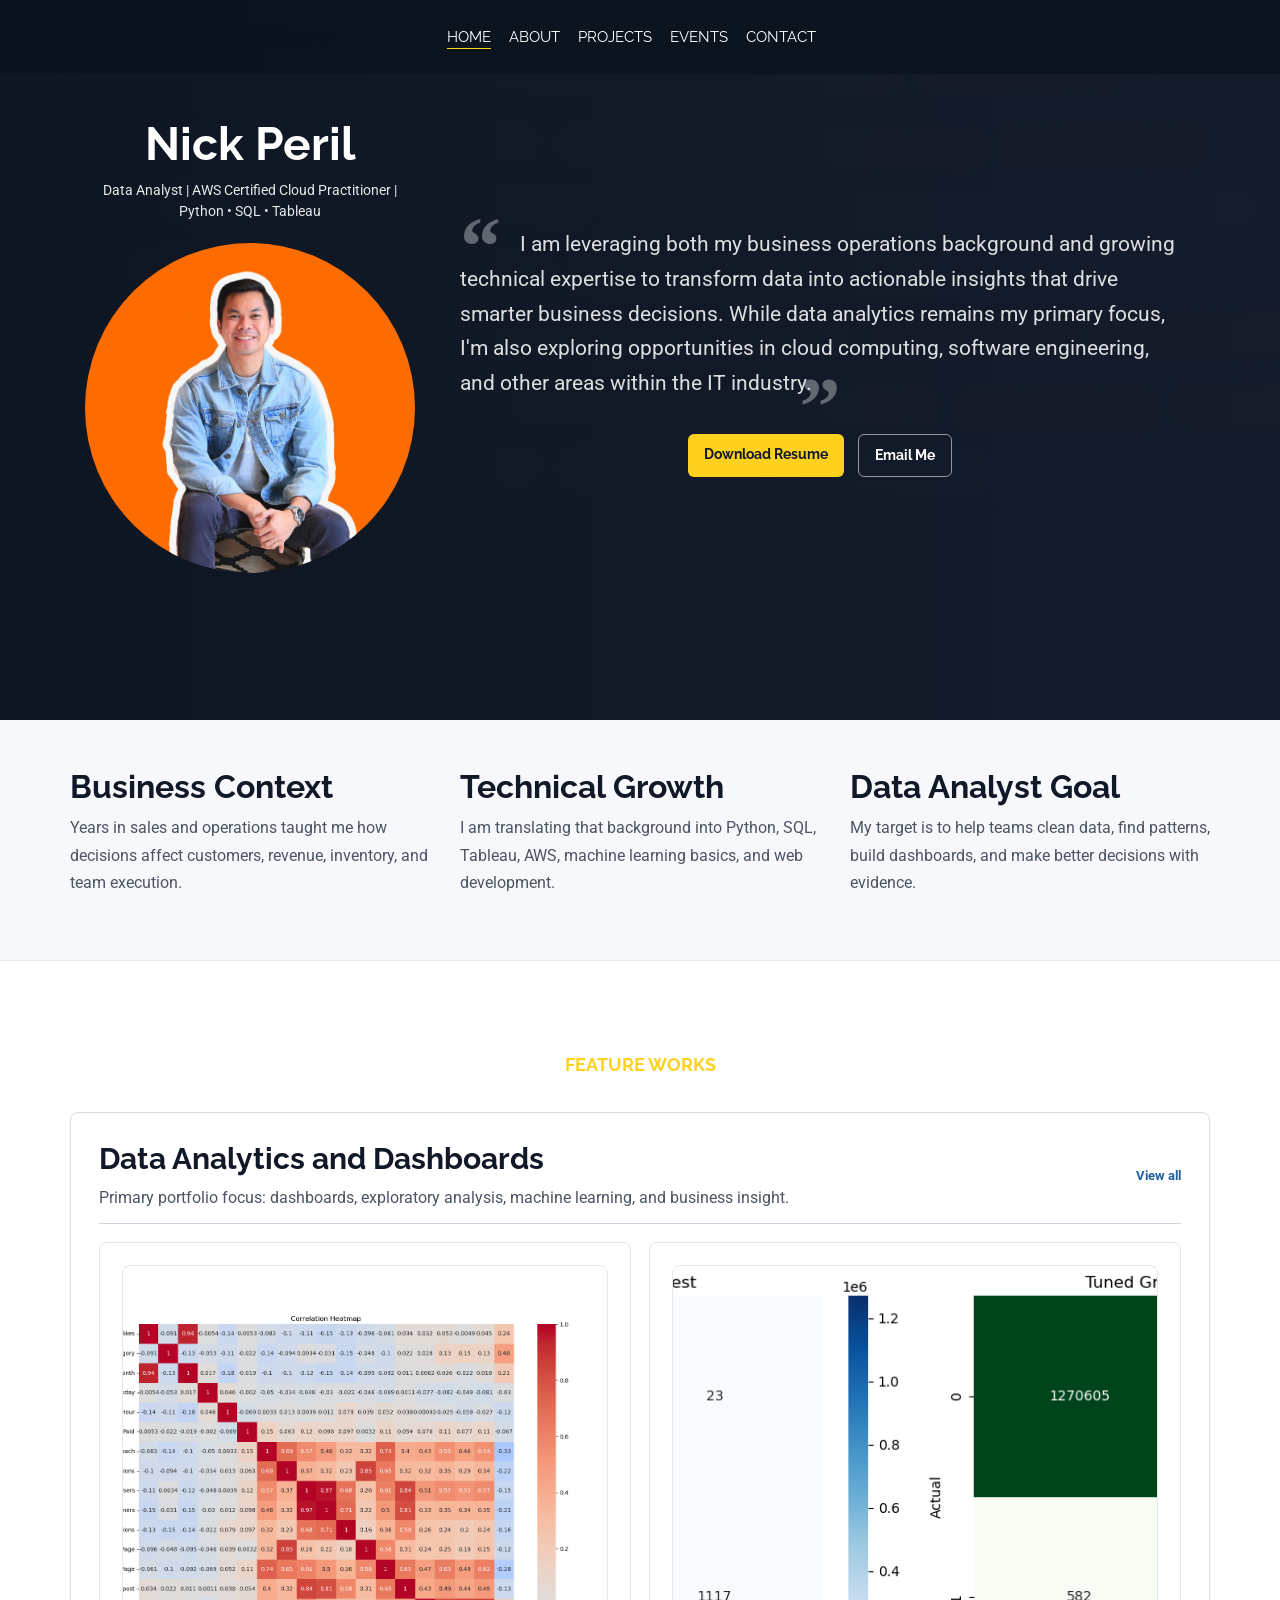
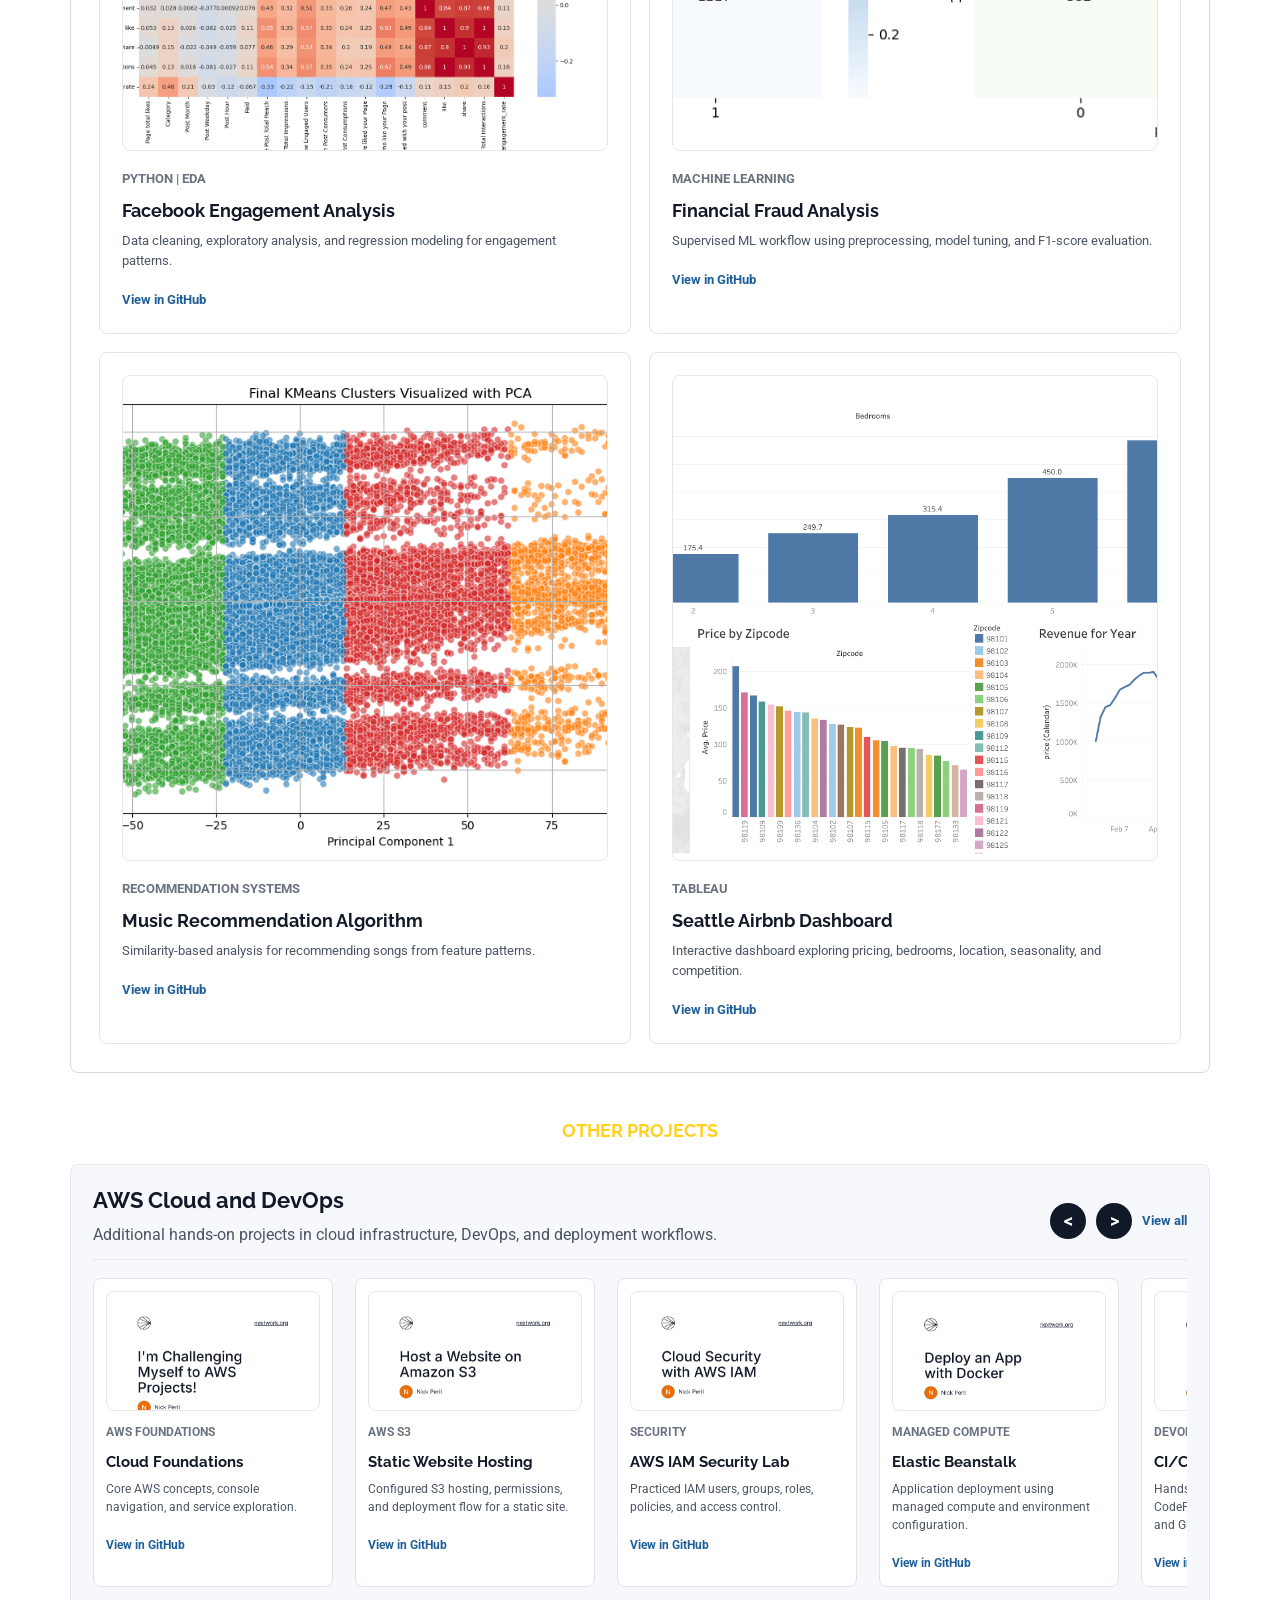
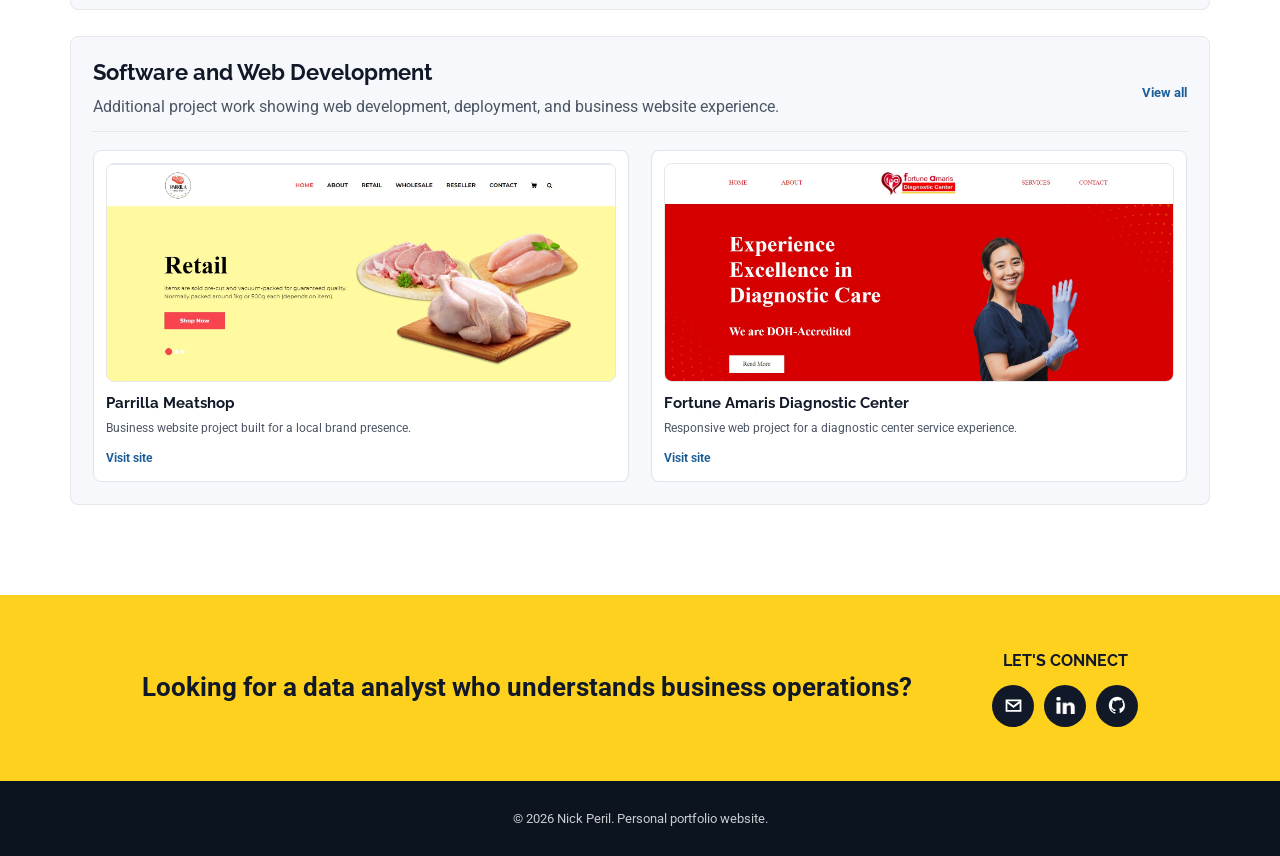
==== index.html @ 16c7955d "Update software project hosting links" ====
<!DOCTYPE html>
<html lang="en">
<head>
  <meta charset="utf-8" />
  <meta http-equiv="X-UA-Compatible" content="IE=edge" />
  <meta name="viewport" content="width=device-width, initial-scale=1, shrink-to-fit=no" />
  <meta name="description" content="Nicanor Peril portfolio: data analytics, AWS cloud, software development, and career-change journey from sales and operations into IT." />
  <meta name="author" content="Nicanor Peril" />
  <title>Nicanor Peril | Data Analyst Portfolio</title>
  <link rel="stylesheet" type="text/css" href="css/bootstrap.css" />
  <link href="https://fonts.googleapis.com/css?family=Raleway:400,700|Roboto:400,700&display=swap" rel="stylesheet" />
  <link href="css/style.css" rel="stylesheet" />
  <link href="css/responsive.css" rel="stylesheet" />
</head>
<body>
  <div class="hero_area portfolio-hero">
    <header class="header_section">
      <div class="container-fluid">
        <nav class="navbar navbar-expand-lg custom_nav-container pt-3">
          <a class="navbar-brand empty-brand" href="index.html" aria-label="Home"></a>
          <button class="navbar-toggler" type="button" data-toggle="collapse" data-target="#navbarSupportedContent">
            <span class="navbar-toggler-icon"></span>
          </button>
          <div class="collapse navbar-collapse" id="navbarSupportedContent">
            <ul class="navbar-nav ml-auto">
              <li class="nav-item active"><a class="nav-link pl-0" href="index.html">Home</a></li>
              <li class="nav-item"><a class="nav-link" href="about.html">About</a></li>
              <li class="nav-item"><a class="nav-link" href="projects.html">Projects</a></li>
              <li class="nav-item"><a class="nav-link" href="events.html">Events</a></li>
              <li class="nav-item"><a class="nav-link" href="contact.html">Contact</a></li>
            </ul>
          </div>
        </nav>
      </div>
    </header>

    <section class="portfolio-hero-content">
      <div class="container">
        <div class="row align-items-center">
          <div class="col-lg-4">
            <div class="hero-profile">
              <div class="hero-profile-caption">
                <h1>Nick Peril</h1>
                <span>Data Analyst | AWS Certified Cloud Practitioner | Python • SQL • Tableau</span>
              </div>
              <img src="assets/profile/nick-peril.png" alt="Nick Peril" />
            </div>
          </div>
          <div class="col-lg-8">
            <blockquote class="hero-lede">
              <span class="quote-mark quote-open" aria-hidden="true">“</span>
              I am leveraging both my business operations background and growing technical expertise to transform data into actionable insights that drive smarter business decisions. While data analytics remains my primary focus, I'm also exploring opportunities in cloud computing, software engineering, and other areas within the IT industry.
              <span class="quote-close-wrap" aria-hidden="true"><span class="quote-mark quote-close">”</span></span>
            </blockquote>
            <div class="hero-actions">
              <a class="primary-btn" href="assets/resume/Nicanor_Peril_Data_Analyst_Resume.pdf" download>Download Resume</a>
              <a class="secondary-btn" href="mailto:nicanorjr.peril@gmail.com">Email Me</a>
            </div>
          </div>
        </div>
      </div>
    </section>
  </div>

  <main>
    <section class="intro-band">
      <div class="container">
        <div class="row">
          <div class="col-md-4">
            <h2>Business Context</h2>
            <p>Years in sales and operations taught me how decisions affect customers, revenue, inventory, and team execution.</p>
          </div>
          <div class="col-md-4">
            <h2>Technical Growth</h2>
            <p>I am translating that background into Python, SQL, Tableau, AWS, machine learning basics, and web development.</p>
          </div>
          <div class="col-md-4">
            <h2>Data Analyst Goal</h2>
            <p>My target is to help teams clean data, find patterns, build dashboards, and make better decisions with evidence.</p>
          </div>
        </div>
      </div>
    </section>

    <section class="showcase-section layout_padding">
      <div class="container">
        <div class="section-title">
          <p class="eyebrow">Feature works</p>
        </div>

        <div class="strand-block primary-strand">
          <div class="strand-heading">
            <div>
              <h3>Data Analytics and Dashboards</h3>
              <p>Primary portfolio focus: dashboards, exploratory analysis, machine learning, and business insight.</p>
            </div>
            <div class="strand-tools">
              <a href="projects.html#data">View all</a>
            </div>
          </div>
          <div class="data-project-grid" id="data-projects">
            <article class="project-card">
              <img class="project-thumb" src="assets/project-thumbs/facebook-heatmap.png" alt="Facebook engagement correlation heatmap" />
              <span>Python | EDA</span>
              <h4>Facebook Engagement Analysis</h4>
              <p>Data cleaning, exploratory analysis, and regression modeling for engagement patterns.</p>
              <a href="https://github.com/nicolous-peril/facebook-engagement-analysis">View in GitHub</a>
            </article>
            <article class="project-card">
              <img class="project-thumb" src="assets/project-thumbs/fraud-confusion-matrix.png" alt="Financial fraud model confusion matrix" />
              <span>Machine Learning</span>
              <h4>Financial Fraud Analysis</h4>
              <p>Supervised ML workflow using preprocessing, model tuning, and F1-score evaluation.</p>
              <a href="https://github.com/nicolous-peril/financial-fraud-analysis">View in GitHub</a>
            </article>
            <article class="project-card">
              <img class="project-thumb" src="assets/project-thumbs/music-clusters.png" alt="Music recommendation clustering chart" />
              <span>Recommendation Systems</span>
              <h4>Music Recommendation Algorithm</h4>
              <p>Similarity-based analysis for recommending songs from feature patterns.</p>
              <a href="https://github.com/nicolous-peril/music-recommendation-algorithm">View in GitHub</a>
            </article>
            <article class="project-card">
              <img class="project-thumb" src="assets/project-thumbs/airbnb-dashboard.png" alt="Seattle Airbnb Tableau dashboard preview" />
              <span>Tableau</span>
              <h4>Seattle Airbnb Dashboard</h4>
              <p>Interactive dashboard exploring pricing, bedrooms, location, seasonality, and competition.</p>
              <a href="https://github.com/nicolous-peril/airbnb-tableau-project">View in GitHub</a>
            </article>
          </div>
        </div>

        <div class="other-projects-heading">
          <p class="eyebrow">Other projects</p>
        </div>

        <div class="supporting-strands">
        <div class="strand-block supporting-strand">
          <div class="strand-heading">
            <div>
              <h3>AWS Cloud and DevOps</h3>
              <p>Additional hands-on projects in cloud infrastructure, DevOps, and deployment workflows.</p>
            </div>
            <div class="strand-tools">
              <button class="carousel-button" type="button" data-scroll-target="cloud-carousel" data-dir="-1" aria-label="Previous cloud projects">&lt;</button>
              <button class="carousel-button" type="button" data-scroll-target="cloud-carousel" data-dir="1" aria-label="Next cloud projects">&gt;</button>
              <a href="projects.html#cloud">View all</a>
            </div>
          </div>
          <div class="project-row" id="cloud-carousel">
            <article class="project-card">
              <img class="project-thumb" src="assets/project-thumbs/legendary-aws-beginners-challenge.pdf.png" alt="AWS cloud foundations report preview" />
              <span>AWS Foundations</span>
              <h4>Cloud Foundations</h4>
              <p>Core AWS concepts, console navigation, and service exploration.</p>
              <a href="https://github.com/nicolous-peril/aws-cloud-foundations">View in GitHub</a>
            </article>
            <article class="project-card">
              <img class="project-thumb" src="assets/project-thumbs/legendary-aws-host-a-website-on-s3.pdf.png" alt="AWS S3 static website hosting report preview" />
              <span>AWS S3</span>
              <h4>Static Website Hosting</h4>
              <p>Configured S3 hosting, permissions, and deployment flow for a static site.</p>
              <a href="https://github.com/nicolous-peril/aws-s3-static-website-hosting">View in GitHub</a>
            </article>
            <article class="project-card">
              <img class="project-thumb" src="assets/project-thumbs/legendary-aws-security-iam.pdf.png" alt="AWS IAM security report preview" />
              <span>Security</span>
              <h4>AWS IAM Security Lab</h4>
              <p>Practiced IAM users, groups, roles, policies, and access control.</p>
              <a href="https://github.com/nicolous-peril/aws-iam-security-lab">View in GitHub</a>
            </article>
            <article class="project-card">
              <img class="project-thumb" src="assets/project-thumbs/legendary-aws-compute-eb.pdf.png" alt="Elastic Beanstalk deployment report preview" />
              <span>Managed Compute</span>
              <h4>Elastic Beanstalk</h4>
              <p>Application deployment using managed compute and environment configuration.</p>
              <a href="https://github.com/nicolous-peril/aws-elastic-beanstalk-deployment">View in GitHub</a>
            </article>
            <article class="project-card">
              <img class="project-thumb" src="assets/project-thumbs/legendary-aws-devops-codepipeline-updated.pdf.png" alt="AWS CodePipeline report preview" />
              <span>DevOps</span>
              <h4>CI/CD CodePipeline</h4>
              <p>Hands-on pipeline practice with CodePipeline, CodeBuild, CodeDeploy, and GitHub.</p>
              <a href="https://github.com/nicolous-peril/aws-cicd-pipeline-codepipeline">View in GitHub</a>
            </article>
            <article class="project-card">
              <img class="project-thumb" src="assets/project-thumbs/legendary-aws-devops-terraform1.pdf.png" alt="AWS Terraform infrastructure report preview" />
              <span>Infrastructure</span>
              <h4>Terraform on AWS</h4>
              <p>Infrastructure as Code practice for repeatable AWS resource provisioning.</p>
              <a href="https://github.com/nicolous-peril/aws-terraform-infrastructure">View in GitHub</a>
            </article>
            <article class="project-card">
              <img class="project-thumb" src="assets/project-thumbs/legendary-aws-compute-eks1.pdf.png" alt="AWS EKS Kubernetes report preview" />
              <span>Docker | Kubernetes</span>
              <h4>AWS EKS Cluster</h4>
              <p>Container orchestration practice with AWS infrastructure and Kubernetes concepts.</p>
              <a href="https://github.com/nicolous-peril/aws-eks-kubernetes-cluster">View in GitHub</a>
            </article>
            <article class="project-card">
              <img class="project-thumb" src="assets/project-thumbs/legendary-aws-ai-lex.pdf.png" alt="Amazon Lex chatbot report preview" />
              <span>Conversational AI</span>
              <h4>Amazon Lex Chatbot</h4>
              <p>Built chatbot flows with intents, utterances, slots, and testing.</p>
              <a href="https://github.com/nicolous-peril/aws-lex-chatbot">View in GitHub</a>
            </article>
          </div>
        </div>

        <div class="strand-block supporting-strand software-strand">
          <div class="strand-heading">
            <div>
              <h3>Software and Web Development</h3>
              <p>Additional project work showing web development, deployment, and business website experience.</p>
            </div>
            <div class="strand-tools">
              <a href="projects.html#software">View all</a>
            </div>
          </div>
          <div class="project-row" id="software-carousel">
            <article class="project-card image-card">
              <img class="project-thumb" src="assets/project-thumbs/parrilla-landing.jpg" alt="Parrilla Meatshop website preview" />
              <h4>Parrilla Meatshop</h4>
              <p>Business website project built for a local brand presence.</p>
              <a href="https://nicolous-peril.github.io/parrilla-meatshop/">Visit site</a>
            </article>
            <article class="project-card image-card">
              <img class="project-thumb" src="assets/project-thumbs/fortune-landing.jpg" alt="Fortune Amaris website preview" />
              <h4>Fortune Amaris Diagnostic Center</h4>
              <p>Responsive web project for a diagnostic center service experience.</p>
              <a href="https://nicolous-peril.github.io/fortune-amaris/">Visit site</a>
            </article>
          </div>
        </div>
        </div>
      </div>
    </section>

    <section class="cta-band">
      <div class="container">
        <div class="cta-copy">
          <h2>Looking for a data analyst who understands business operations?</h2>
        </div>
        <div class="professional-links" aria-label="Professional links">
          <p class="eyebrow">Let's connect</p>
          <div class="professional-icon-row">
            <a class="professional-icon" href="mailto:nicanorjr.peril@gmail.com" aria-label="Email Nick Peril">
              <svg viewBox="0 0 24 24" aria-hidden="true">
                <path d="M3 5h18v14H3V5Zm2.4 2 6.6 5 6.6-5H5.4Zm13.6 10V9.5l-7 5.3-7-5.3V17h14Z" />
              </svg>
            </a>
            <a class="professional-icon" href="https://www.linkedin.com/in/nicanorjrperil/" aria-label="LinkedIn profile">
              <img src="images/linkedin.png" alt="" />
            </a>
            <a class="professional-icon github-icon" href="https://github.com/nicolous-peril" aria-label="GitHub profile">
              <svg viewBox="0 0 24 24" aria-hidden="true">
                <path d="M12 2a10 10 0 0 0-3.16 19.49c.5.09.68-.22.68-.48v-1.7c-2.78.6-3.37-1.2-3.37-1.2-.45-1.15-1.1-1.46-1.1-1.46-.9-.62.07-.6.07-.6 1 .07 1.53 1.03 1.53 1.03.89 1.52 2.34 1.08 2.91.83.09-.64.35-1.08.63-1.33-2.22-.25-4.56-1.11-4.56-4.94 0-1.09.39-1.98 1.03-2.68-.1-.25-.45-1.27.1-2.65 0 0 .84-.27 2.75 1.02A9.57 9.57 0 0 1 12 6c.85 0 1.7.11 2.5.33 1.9-1.29 2.74-1.02 2.74-1.02.55 1.38.2 2.4.1 2.65.64.7 1.03 1.59 1.03 2.68 0 3.84-2.34 4.68-4.57 4.93.36.31.68.92.68 1.86v2.76c0 .27.18.58.69.48A10 10 0 0 0 12 2Z" />
              </svg>
            </a>
          </div>
        </div>
      </div>
    </section>
  </main>

  <footer class="site-footer">
    <div class="container">
      <p>&copy; 2026 Nick Peril. Personal portfolio website.</p>
    </div>
  </footer>

  <script src="js/jquery-3.4.1.min.js"></script>
  <script src="js/bootstrap.js"></script>
  <script>
    document.querySelectorAll(".carousel-button").forEach(function(button) {
      button.addEventListener("click", function() {
        var target = document.getElementById(button.dataset.scrollTarget);
        var direction = Number(button.dataset.dir);
        if (!target) return;
        target.scrollBy({ left: direction * 340, behavior: "smooth" });
      });
    });
  </script>
</body>
</html>
---- css/style.css ----
body {
  font-family: 'Roboto', sans-serif;
  color: #101010;
  background-color: #ffffff;
}

img {
  max-width: 100%;
}

.layout_padding {
  padding: 90px 0;
}

.layout_padding2 {
  padding: 45px 0;
}

.layout_padding2-top {
  padding-top: 45px;
}

.layout_padding2-bottom {
  padding-bottom: 45px;
}

.layout_padding-top {
  padding-top: 90px;
}

.layout_padding-bottom {
  padding-bottom: 90px;
}

.heading_container {
  display: -webkit-box;
  display: -ms-flexbox;
  display: flex;
  -webkit-box-pack: center;
      -ms-flex-pack: center;
          justify-content: center;
}

.heading_container h2 {
  font-weight: bold;
  color: #323232;
  position: relative;
}

.heading_container h2::before {
  content: "";
  width: 75px;
  height: 1px;
  position: absolute;
  bottom: 0;
  left: 50%;
  -webkit-transform: translateX(-50%);
          transform: translateX(-50%);
  background-color: #fed11f;
}

.section_hr {
  margin: 10px auto;
  width: 1px;
  height: 175px;
  border: none;
  background-color: #000000;
}

/*header section*/
.hero_area {
  background-image: url(../images/hero-bg.jpg);
  background-size: cover;
}

.header_section {
  background: rgba(12, 20, 32, 0.96);
  border-bottom: 0;
  left: 0;
  position: fixed;
  right: 0;
  top: 0;
  z-index: 100000;
}

.sub_page .hero_area {
  height: auto;
}

.hero_area.sub_pages {
  height: auto;
}

.header_section .container-fluid {
  padding-right: 25px;
  padding-left: 25px;
}

.header_section .nav_container {
  margin: 0 auto;
}

.custom_nav-container.navbar-expand-lg .navbar-nav .nav-item .nav-link {
  margin: 10px 45px;
  padding: 0;
  color: #ffffff;
  text-align: center;
  position: relative;
  text-transform: uppercase;
  font-family: 'Raleway', sans-serif;
  font-size: 15px;
}

.custom_nav-container.navbar-expand-lg .navbar-nav .nav-item .nav-link::before {
  display: none;
  content: "";
  width: 100%;
  height: 1px;
  position: absolute;
  bottom: 0;
  left: 0;
  background-color: #fcd811;
}

.custom_nav-container.navbar-expand-lg .navbar-nav .nav-item .nav-link:nth-child(1) {
  margin-left: 0;
}

.custom_nav-container.navbar-expand-lg .navbar-nav .nav-item.active .nav-link::before, .custom_nav-container.navbar-expand-lg .navbar-nav .nav-item:hover .nav-link::before {
  display: block;
}

a,
a:hover,
a:focus {
  text-decoration: none;
}

a:hover,
a:focus {
  color: initial;
}

.btn,
.btn:focus {
  outline: none !important;
  -webkit-box-shadow: none;
          box-shadow: none;
}

.custom_nav-container .nav_search-btn {
  background-image: url(../images/search-icon.png);
  background-size: 22px;
  background-repeat: no-repeat;
  background-position-y: 7px;
  width: 35px;
  height: 35px;
  padding: 0;
  border: none;
}

.navbar-brand {
  font-family: 'Raleway', sans-serif;
}

.navbar-brand img {
  width: 45px;
}

.navbar-brand span {
  font-size: 28px;
  color: #ffffff;
  text-transform: uppercase;
  font-weight: bold;
}

.custom_nav-container {
  z-index: 99999;
  padding: 15px 0;
  -webkit-box-orient: vertical;
  -webkit-box-direction: normal;
      -ms-flex-direction: column;
          flex-direction: column;
  -webkit-box-align: start;
      -ms-flex-align: start;
          align-items: flex-start;
}

.custom_nav-container .navbar-toggler {
  outline: none;
}

.custom_nav-container .navbar-toggler .navbar-toggler-icon {
  background-image: url(../images/menu.png);
  background-size: 40px;
  margin-bottom: 4px;
}

/*end header section*/

/* personal portfolio refresh */
.portfolio-hero {
  min-height: 720px;
  background-image: linear-gradient(90deg, rgba(12, 20, 32, 0.94), rgba(12, 20, 32, 0.78)), url(../images/hero-bg.jpg);
  background-position: center;
}

.compact-hero {
  background-image: linear-gradient(90deg, rgba(12, 20, 32, 0.96), rgba(12, 20, 32, 0.82)), url(../images/hero-bg.jpg);
  background-position: center;
  padding-bottom: 70px;
}

.custom_nav-container {
  -webkit-box-orient: horizontal;
  -webkit-box-direction: normal;
      -ms-flex-direction: row;
          flex-direction: row;
  -webkit-box-align: center;
      -ms-flex-align: center;
          align-items: center;
  -webkit-box-pack: center;
      -ms-flex-pack: center;
          justify-content: center;
  position: relative;
}

.custom_nav-container .navbar-collapse {
  -webkit-box-flex: 0;
      -ms-flex-positive: 0;
          flex-grow: 0;
}

.custom_nav-container .navbar-nav {
  margin-left: 0 !important;
}

.navbar-brand span {
  font-size: 22px;
  letter-spacing: 0;
}

.empty-brand {
  left: 0;
  min-height: 44px;
  min-width: 44px;
  position: absolute;
}

.custom_nav-container.navbar-expand-lg .navbar-nav .nav-item .nav-link {
  margin: 10px 18px;
  letter-spacing: 0;
}

.portfolio-hero-content {
  padding: 120px 0 90px;
  color: #ffffff;
}

.eyebrow {
  color: #fed11f;
  font-family: 'Raleway', sans-serif;
  font-weight: 700;
  letter-spacing: 0;
  margin-bottom: 12px;
  text-transform: uppercase;
}

.portfolio-hero-content h1,
.page-heading h1 {
  color: #ffffff;
  font-family: 'Raleway', sans-serif;
  font-size: 58px;
  font-weight: 700;
  line-height: 1.05;
  margin-bottom: 22px;
}

.portfolio-hero-content .row {
  gap: 36px 0;
}

.hero-lede,
.page-heading {
  color: rgba(255, 255, 255, 0.86);
}

.hero-lede {
  font-size: 21px;
  line-height: 1.65;
  margin: 0;
  max-width: 720px;
  min-height: 0;
  padding: 12px 0 0;
}

.quote-mark {
  color: rgba(255, 255, 255, 0.34);
  display: inline-block;
  font-family: Georgia, 'Times New Roman', serif;
  font-size: 82px;
  font-weight: 700;
  line-height: 0;
  min-width: 0;
  text-align: center;
  vertical-align: -0.28em;
}

.quote-open {
  margin-right: 14px;
}

.quote-close {
  margin-left: 0;
}

.quote-close-wrap {
  display: block;
  line-height: 0.75;
  margin-top: -4px;
  text-align: center;
  width: 100%;
}

.hero-actions,
.story-actions,
.cta-actions {
  display: -webkit-box;
  display: -ms-flexbox;
  display: flex;
  -ms-flex-wrap: wrap;
      flex-wrap: wrap;
  gap: 14px;
  margin-top: 22px;
}

.hero-actions {
  -webkit-box-pack: center;
      -ms-flex-pack: center;
          justify-content: center;
  max-width: 720px;
}

.primary-btn,
.secondary-btn {
  border-radius: 6px;
  display: inline-block;
  font-size: 14px;
  font-family: 'Raleway', sans-serif;
  font-weight: 700;
  padding: 10px 16px;
}

.primary-btn {
  background: #fed11f;
  color: #111827;
}

.secondary-btn {
  border: 1px solid rgba(255, 255, 255, 0.55);
  color: #ffffff;
}

.secondary-btn.dark {
  border-color: #273244;
  color: #111827;
}

.primary-btn:hover,
.secondary-btn:hover {
  color: #111827;
  opacity: 0.88;
}

.hero-profile {
  background: transparent;
  border: 0;
  color: #ffffff;
  margin-left: 0;
  margin-right: auto;
  max-width: 390px;
  padding: 0;
  text-align: center;
}

.hero-profile-caption {
  margin-bottom: 22px;
}

.hero-profile-caption h1 {
  color: #ffffff;
  font-family: 'Raleway', sans-serif;
  font-size: 46px;
  font-weight: 700;
  line-height: 1.05;
  margin: 0 0 12px;
}

.hero-profile img {
  aspect-ratio: 1 / 1;
  border-radius: 50%;
  display: block;
  margin: 0 auto;
  object-fit: cover;
  width: min(100%, 330px);
}

.hero-profile strong,
.hero-profile span {
  display: block;
}

.hero-profile span {
  color: rgba(255, 255, 255, 0.9);
  display: block;
  font-size: 14px;
  line-height: 1.45;
  margin: 0 auto;
  max-width: 300px;
}

.intro-band {
  background: #f7f8fb;
  border-bottom: 1px solid #e5e7eb;
  padding: 48px 0;
}

.intro-band h2,
.section-title h2,
.strand-heading h3,
.project-card h3,
.project-card h4,
.story-section h2,
.timeline-band h2,
.contact-grid h2,
.events-section h2,
.event-grid h3,
.event-story h3 {
  color: #111827;
  font-family: 'Raleway', sans-serif;
  font-weight: 700;
  letter-spacing: 0;
}

.intro-band p,
.project-card p,
.story-section p,
.timeline-band p,
.contact-grid p,
.events-section p {
  color: #4b5563;
  line-height: 1.7;
}

.section-title {
  margin-bottom: 34px;
  text-align: center;
}

.section-title .eyebrow {
  font-size: 18px;
}

.section-title.left {
  text-align: left;
}

.strand-block + .strand-block {
  margin-top: 54px;
}

.primary-strand {
  background: #ffffff;
  border: 1px solid #d7dce4;
  border-radius: 8px;
  min-width: 0;
  padding: 28px;
}

.primary-strand .strand-heading {
  border-bottom-color: #cbd5e1;
}

.primary-strand .strand-heading h3 {
  font-size: 30px;
}

.primary-strand .strand-heading p,
.supporting-strand .strand-heading p {
  color: #4b5563;
  line-height: 1.6;
  margin: 8px 0 0;
}

.primary-strand .project-row .project-card {
  -webkit-box-flex: 0;
      -ms-flex: 0 0 36%;
          flex: 0 0 36%;
  min-width: 330px;
}

.data-project-grid {
  display: grid;
  gap: 18px;
  grid-template-columns: repeat(2, minmax(0, 1fr));
  overflow-x: visible;
}

.data-project-grid .project-card {
  min-height: 0;
}

.data-project-grid .project-thumb {
  aspect-ratio: 1 / 1;
}

.data-project-grid .project-card h4 {
  font-size: 18px;
}

.data-project-grid .project-card p {
  font-size: 13px;
  line-height: 1.55;
}

.other-projects-heading {
  margin: 44px 0 20px;
  text-align: center;
}

.other-projects-heading .eyebrow {
  font-size: 18px;
}

.supporting-strands {
  display: block;
  margin-top: 0;
  min-width: 0;
}

.supporting-strand {
  background: #f7f8fb;
  border: 1px solid #e5e7eb;
  border-radius: 8px;
  min-width: 0;
  padding: 22px;
}

.supporting-strand + .supporting-strand {
  margin-top: 26px;
}

.supporting-strand .strand-heading {
  -webkit-box-align: center;
      -ms-flex-align: center;
          align-items: center;
  border-bottom-color: #e5e7eb;
  -webkit-box-orient: vertical;
  -webkit-box-direction: normal;
      -ms-flex-direction: row;
          flex-direction: row;
}

.supporting-strand .strand-heading h3 {
  font-size: 22px;
}

.supporting-strand .strand-tools {
  margin-top: 8px;
}

.supporting-strand .project-row .project-card {
  -webkit-box-flex: 0;
      -ms-flex: 0 0 240px;
          flex: 0 0 240px;
  min-width: 240px;
}

.software-strand .project-row {
  display: grid;
  grid-template-columns: repeat(2, minmax(0, 1fr));
  overflow: visible;
}

.software-strand .project-row .project-card {
  min-width: 0;
}

.software-strand .project-card {
  padding: 10px;
}

.software-strand .project-thumb {
  aspect-ratio: 21 / 9;
  margin-bottom: 8px;
}

.software-strand .project-card h4 {
  font-size: 14px;
  margin-bottom: 6px;
}

.software-strand .project-card p {
  font-size: 11px;
  line-height: 1.35;
  margin-bottom: 8px;
}

.supporting-strand .project-card {
  min-height: 0;
  padding: 12px;
}

.supporting-strand .project-thumb {
  margin-bottom: 12px;
}

.supporting-strand .project-card h4 {
  font-size: 15px;
}

.supporting-strand .project-card p {
  font-size: 12px;
  line-height: 1.5;
}

.supporting-strand .project-card span,
.supporting-strand .project-card a {
  font-size: 12px;
}

.strand-heading {
  -webkit-box-align: center;
      -ms-flex-align: center;
          align-items: center;
  border-bottom: 1px solid #d7dce4;
  display: -webkit-box;
  display: -ms-flexbox;
  display: flex;
  -webkit-box-pack: justify;
      -ms-flex-pack: justify;
          justify-content: space-between;
  gap: 20px;
  margin-bottom: 18px;
  padding-bottom: 12px;
}

.strand-heading a,
.project-card a,
.inline-links a,
.event-grid a {
  color: #1f5f99;
  font-size: 13px;
  font-weight: 700;
}

.strand-tools {
  -webkit-box-align: center;
      -ms-flex-align: center;
          align-items: center;
  display: -webkit-box;
  display: -ms-flexbox;
  display: flex;
  gap: 10px;
}

.carousel-button {
  -webkit-box-align: center;
      -ms-flex-align: center;
          align-items: center;
  background: #111827;
  border: 0;
  border-radius: 50%;
  color: #ffffff;
  display: -webkit-inline-box;
  display: -ms-inline-flexbox;
  display: inline-flex;
  font-size: 18px;
  font-weight: 700;
  height: 36px;
  -webkit-box-pack: center;
      -ms-flex-pack: center;
          justify-content: center;
  line-height: 1;
  width: 36px;
}

.carousel-button:focus {
  outline: 2px solid #fed11f;
  outline-offset: 2px;
}

.project-row,
.project-grid,
.contact-grid,
.event-grid,
.timeline-band .container {
  display: grid;
  gap: 22px;
}

.project-row {
  display: -webkit-box;
  display: -ms-flexbox;
  display: flex;
  max-width: 100%;
  min-width: 0;
  overflow-x: auto;
  overflow-y: hidden;
  scroll-behavior: smooth;
  scrollbar-width: thin;
}

.project-row .project-card {
  -webkit-box-flex: 0;
      -ms-flex: 0 0 31%;
          flex: 0 0 31%;
  min-width: 290px;
}

.project-grid {
  grid-template-columns: repeat(4, minmax(0, 1fr));
}

.project-card,
.contact-grid article,
.timeline-band article,
.event-grid article {
  background: #ffffff;
  border: 1px solid #dfe4ec;
  border-radius: 8px;
  padding: 22px;
}

.project-card {
  min-height: 245px;
}

.project-card span,
.event-grid span {
  color: #6b7280;
  display: block;
  font-size: 13px;
  font-weight: 700;
  margin-bottom: 12px;
  text-transform: uppercase;
}

.project-card h3,
.project-card h4 {
  font-size: 22px;
  line-height: 1.25;
}

.project-thumb,
.image-card img,
.event-grid img,
.event-feature img,
.story-photo,
.event-main-photo img,
.event-carousel-track img,
.devday-gallery img {
  border-radius: 8px;
  object-fit: cover;
  width: 100%;
}

.project-thumb,
.image-card img {
  aspect-ratio: 16 / 9;
  margin-bottom: 18px;
}

.project-thumb {
  background: #eef2f7;
  border: 1px solid #e5e7eb;
  object-position: top center;
}

.alt-section {
  background: #f7f8fb;
}

.page-heading {
  padding-top: 70px;
}

.page-heading h1 {
  max-width: 850px;
}

.about-heading {
  padding-top: 110px;
}

.about-heading h1 {
  font-size: 40px;
  max-width: none;
  white-space: nowrap;
}

.compact-page-heading {
  padding-top: 110px;
}

.compact-page-heading h1 {
  font-size: 40px;
  max-width: none;
}

.story-photo {
  aspect-ratio: 4 / 5;
  margin-bottom: 30px;
}

.timeline-band {
  background: #111827;
  padding: 58px 0;
}

.timeline-band .container {
  grid-template-columns: repeat(4, minmax(0, 1fr));
}

.timeline-band article {
  background: #ffffff;
}

.timeline-band span {
  -webkit-box-align: center;
      -ms-flex-align: center;
          align-items: center;
  background: #fed11f;
  border-radius: 50%;
  color: #111827;
  display: -webkit-inline-box;
  display: -ms-inline-flexbox;
  display: inline-flex;
  font-weight: 700;
  height: 36px;
  -webkit-box-pack: center;
      -ms-flex-pack: center;
          justify-content: center;
  margin-bottom: 14px;
  width: 36px;
}

.cta-band {
  background: #fed11f;
  padding: 54px 0;
}

.cta-band .container {
  -webkit-box-align: center;
      -ms-flex-align: center;
          align-items: center;
  display: -webkit-box;
  display: -ms-flexbox;
  display: flex;
  -webkit-box-pack: center;
      -ms-flex-pack: center;
          justify-content: center;
  gap: 80px;
}

.cta-band .eyebrow {
  color: #111827;
  margin-bottom: 12px;
  text-align: center;
}

.cta-band h2 {
  color: #111827;
  font-size: 26px;
  font-weight: 700;
  margin: 0;
  white-space: nowrap;
}

.cta-copy {
  text-align: center;
}

.professional-links {
  -webkit-box-align: center;
      -ms-flex-align: center;
          align-items: center;
  display: -webkit-box;
  display: -ms-flexbox;
  display: -ms-flexbox;
  display: flex;
  -webkit-box-orient: vertical;
  -webkit-box-direction: normal;
      -ms-flex-direction: column;
          flex-direction: column;
  gap: 0;
}

.professional-icon-row {
  display: -webkit-box;
  display: -ms-flexbox;
  display: flex;
  gap: 10px;
}

.profile-icon-row {
  margin-top: 18px;
}

.professional-icon {
  -webkit-box-align: center;
      -ms-flex-align: center;
          align-items: center;
  background: #111827;
  border-radius: 50%;
  display: -webkit-inline-box;
  display: -ms-inline-flexbox;
  display: inline-flex;
  height: 42px;
  -webkit-box-pack: center;
      -ms-flex-pack: center;
          justify-content: center;
  width: 42px;
}

.professional-icon img,
.professional-icon svg {
  display: block;
  height: 21px;
  width: 21px;
}

.professional-icon svg {
  fill: #ffffff;
}

.professional-icon:hover {
  opacity: 0.82;
}

.contact-panel {
  background: #f7f8fb;
}

.contact-grid {
  grid-template-columns: repeat(3, minmax(0, 1fr));
}

.inline-links {
  display: -webkit-box;
  display: -ms-flexbox;
  display: flex;
  gap: 18px;
}

.event-feature {
  -webkit-box-align: center;
      -ms-flex-align: center;
          align-items: center;
  display: grid;
  gap: 34px;
  grid-template-columns: 1fr 1fr;
  margin-bottom: 34px;
}

.event-feature img {
  aspect-ratio: 16 / 10;
}

.event-grid {
  grid-template-columns: repeat(3, minmax(0, 1fr));
}

.event-grid img {
  aspect-ratio: 16 / 10;
  margin-bottom: 18px;
}

.event-story-section {
  background: #ffffff;
}

.event-story {
  -webkit-box-align: center;
      -ms-flex-align: center;
          align-items: center;
  border: 1px solid #dfe4ec;
  border-radius: 8px;
  display: grid;
  gap: 34px;
  grid-template-columns: minmax(0, 0.9fr) minmax(0, 1.1fr);
  margin-bottom: 34px;
  padding: 28px;
}

.event-story-copy {
  min-width: 0;
}

.event-story-copy h2 {
  font-size: 34px;
  line-height: 1.15;
  margin-bottom: 14px;
}

.event-story-copy p {
  margin-bottom: 20px;
}

.event-brand-lockup {
  -webkit-box-align: center;
      -ms-flex-align: center;
          align-items: center;
  background: #f7f8fb;
  border: 1px solid #e5e7eb;
  border-radius: 8px;
  display: -webkit-inline-box;
  display: -ms-inline-flexbox;
  display: inline-flex;
  gap: 14px;
  margin-bottom: 22px;
  max-width: 100%;
  padding: 12px 14px;
}

.event-brand-lockup img {
  max-height: 54px;
  max-width: 130px;
  object-fit: contain;
}

.event-brand-lockup span {
  color: #111827;
  font-size: 13px;
  font-weight: 700;
  line-height: 1.35;
}

.event-main-photo img {
  aspect-ratio: 16 / 10;
}

.event-gallery {
  border: 1px solid #dfe4ec;
  border-radius: 8px;
  margin-bottom: 54px;
  padding: 28px;
}

.event-carousel-track {
  display: -webkit-box;
  display: -ms-flexbox;
  display: flex;
  gap: 18px;
  max-width: 100%;
  overflow-x: auto;
  overflow-y: hidden;
  padding-bottom: 8px;
  scroll-behavior: smooth;
  scrollbar-width: thin;
}

.event-carousel-track img {
  -webkit-box-flex: 0;
      -ms-flex: 0 0 42%;
          flex: 0 0 42%;
  aspect-ratio: 16 / 10;
  min-width: 360px;
}

.devday-story {
  grid-template-columns: minmax(0, 0.72fr) minmax(0, 1.28fr);
  margin-bottom: 0;
}

.devday-gallery {
  display: grid;
  gap: 16px;
  grid-template-columns: repeat(2, minmax(0, 1fr));
}

.devday-gallery img {
  aspect-ratio: 4 / 3;
  border: 1px solid #e5e7eb;
}

.site-footer {
  background: #0c1420;
  color: rgba(255, 255, 255, 0.78);
  padding: 28px 0;
  text-align: center;
}

.site-footer p {
  font-size: 13px;
  margin: 0;
}

@media (max-width: 992px) {
  .portfolio-hero-content h1,
  .page-heading h1 {
    font-size: 42px;
  }

  .hero-lede {
    max-width: none;
    min-height: 0;
  }

  .hero-profile {
    margin-left: 0;
    margin-right: 0;
    max-width: none;
  }

  .hero-profile-caption h1 {
    font-size: 42px;
  }

  .project-grid,
  .timeline-band .container,
  .contact-grid,
  .event-feature,
  .event-grid,
  .event-story,
  .devday-story {
    grid-template-columns: repeat(2, minmax(0, 1fr));
  }

  .cta-band .container {
    -webkit-box-align: start;
        -ms-flex-align: start;
            align-items: flex-start;
    -webkit-box-orient: vertical;
    -webkit-box-direction: normal;
        -ms-flex-direction: column;
            flex-direction: column;
  }

  .cta-band h2 {
    white-space: normal;
  }

  .professional-links {
    -webkit-box-align: center;
        -ms-flex-align: center;
            align-items: center;
    -webkit-box-orient: vertical;
    -webkit-box-direction: normal;
        -ms-flex-direction: column;
            flex-direction: column;
    gap: 10px;
  }

  .supporting-strand .strand-heading {
    -webkit-box-align: start;
        -ms-flex-align: start;
            align-items: flex-start;
    -webkit-box-orient: vertical;
    -webkit-box-direction: normal;
        -ms-flex-direction: column;
            flex-direction: column;
  }

  .software-strand .project-row {
    grid-template-columns: 1fr;
  }

  .data-project-grid {
    grid-template-columns: repeat(2, minmax(0, 1fr));
  }

  .event-carousel-track img {
    -webkit-box-flex: 0;
        -ms-flex: 0 0 52%;
            flex: 0 0 52%;
  }
}

@media (max-width: 640px) {
  .portfolio-hero {
    min-height: auto;
  }

  .portfolio-hero-content {
    padding: 70px 0 60px;
  }

  .portfolio-hero-content h1,
  .page-heading h1 {
    font-size: 34px;
  }

  .about-heading h1 {
    font-size: 30px;
    white-space: normal;
  }

  .compact-page-heading h1 {
    font-size: 30px;
  }

  .hero-lede {
    font-size: 18px;
    min-height: 0;
    padding: 8px 0 0;
  }

  .quote-mark {
    font-size: 54px;
  }

  .quote-open {
    margin-right: 8px;
  }

  .quote-close {
    margin-left: 0;
  }

  .quote-close-wrap {
    margin-top: -2px;
  }

  .hero-profile {
    margin-top: 30px;
    max-width: none;
    padding: 0;
  }

  .hero-profile img {
    width: min(100%, 230px);
  }

  .hero-actions {
    gap: 10px;
  }

  .primary-btn,
  .secondary-btn {
    padding: 9px 14px;
  }

  .project-grid,
  .timeline-band .container,
  .contact-grid,
  .event-feature,
  .event-grid,
  .event-story,
  .devday-story,
  .devday-gallery {
    grid-template-columns: 1fr;
  }

  .event-story,
  .event-gallery {
    padding: 18px;
  }

  .event-story-copy h2 {
    font-size: 28px;
  }

  .event-carousel-track img {
    -webkit-box-flex: 0;
        -ms-flex: 0 0 86%;
            flex: 0 0 86%;
    min-width: 250px;
  }

  .data-project-grid {
    grid-template-columns: repeat(2, minmax(0, 1fr));
    gap: 12px;
  }

  .data-project-grid .project-card {
    padding: 12px;
  }

  .data-project-grid .project-card h4 {
    font-size: 15px;
  }

  .data-project-grid .project-card p,
  .data-project-grid .project-card span,
  .data-project-grid .project-card a {
    font-size: 11px;
  }

  .strand-heading {
    -webkit-box-align: start;
        -ms-flex-align: start;
            align-items: flex-start;
    -webkit-box-orient: vertical;
    -webkit-box-direction: normal;
        -ms-flex-direction: column;
            flex-direction: column;
  }

  .primary-strand,
  .supporting-strand {
    padding: 16px;
  }

  .project-row {
    max-width: 100%;
  }

  .primary-strand .project-row .project-card,
  .supporting-strand .project-row .project-card,
  .project-row .project-card {
    -webkit-box-flex: 0;
        -ms-flex: 0 0 240px;
            flex: 0 0 240px;
    min-width: 0;
  }

  .strand-tools {
    -ms-flex-wrap: wrap;
        flex-wrap: wrap;
  }
}
.slider_section {
  position: relative;
}

.slider_section .row {
  -webkit-box-align: center;
      -ms-flex-align: center;
          align-items: center;
}

.slider_section .detail-box {
  margin-top: 120px;
  position: relative;
  z-index: 5;
  display: -webkit-box;
  display: -ms-flexbox;
  display: flex;
  -webkit-box-orient: vertical;
  -webkit-box-direction: normal;
      -ms-flex-direction: column;
          flex-direction: column;
}

.slider_section .detail-box .heading_box {
  padding-left: 45px;
  position: relative;
}

.slider_section .detail-box .heading_box::before {
  content: "";
  position: absolute;
  top: -12%;
  left: 0;
  width: 750px;
  height: 130%;
  border: 1px solid #fed11f;
}

.slider_section .detail-box h2 {
  font-weight: bold;
  text-transform: uppercase;
  color: #ffffff;
  margin: 0;
  font-size: 2.5rem;
  letter-spacing: 2px;
}

.slider_section .detail-box h2 span {
  letter-spacing: 9px;
}

.slider_section .detail-box h1 {
  font-weight: bold;
  font-size: 6rem;
  color: #fed11f;
  text-transform: uppercase;
  letter-spacing: 14.5px;
}

.slider_section .detail-box a {
  font-family: 'Raleway', sans-serif;
  display: inline-block;
  color: #ffffff;
  position: relative;
  background-color: transparent;
  font-size: 18px;
  margin-top: 10%;
  margin-bottom: 45px;
}

.slider_section .detail-box a::after {
  content: "";
  width: 35px;
  height: 1px;
  position: absolute;
  top: 50%;
  right: -5px;
  -webkit-transform: translate(100%, -50%);
          transform: translate(100%, -50%);
  background-color: #ffffff;
}

.slider_section .img-box {
  position: relative;
}

.slider_section .img-box img {
  width: 100%;
  position: relative;
  z-index: 2;
}

.slider_section .img-box::before {
  content: "";
  position: absolute;
  top: 35%;
  left: 38%;
  width: 250px;
  height: 250px;
  background-color: #fff;
  -webkit-filter: blur(50px);
          filter: blur(50px);
  z-index: 1;
}

.slider_section #carouselExampleControls {
  margin-top: -95px;
}

.slider_section .slider_btn-container {
  position: absolute;
  bottom: 0;
  left: 8%;
  display: -webkit-box;
  display: -ms-flexbox;
  display: flex;
  width: 120px;
  -webkit-box-pack: justify;
      -ms-flex-pack: justify;
          justify-content: space-between;
  -webkit-transform: translateY(50%);
          transform: translateY(50%);
  z-index: 9;
}

.slider_section .slider_btn-container .carousel-control-prev,
.slider_section .slider_btn-container .carousel-control-next {
  position: unset;
  width: 55px;
  height: 55px;
  background-color: #313552;
  border-radius: 100%;
  background-size: 8px;
  background-position: center;
  background-repeat: no-repeat;
  opacity: 1;
}

.slider_section .slider_btn-container .carousel-control-prev:hover,
.slider_section .slider_btn-container .carousel-control-next:hover {
  background-color: #fed11f;
}

.slider_section .slider_btn-container .carousel-control-prev {
  background-image: url(../images/prev.png);
}

.slider_section .slider_btn-container .carousel-control-next {
  background-image: url(../images/next.png);
}

.design_section .design_container {
  display: -webkit-box;
  display: -ms-flexbox;
  display: flex;
  -webkit-box-pack: center;
      -ms-flex-pack: center;
          justify-content: center;
}

.design_section .design_container .box {
  min-width: 225px;
  min-height: 225px;
  padding: 25px;
  text-align: center;
  border-radius: 100%;
  display: -webkit-box;
  display: -ms-flexbox;
  display: flex;
  -webkit-box-pack: center;
      -ms-flex-pack: center;
          justify-content: center;
  -webkit-box-align: center;
      -ms-flex-align: center;
          align-items: center;
  position: relative;
}

.design_section .design_container .box h5 {
  font-weight: bold;
  font-size: 22px;
}

.design_section .design_container .box.b-1 {
  background-color: #24263c;
  color: #ffffff;
  margin-right: -40px;
}

.design_section .design_container .box.b-2 {
  background-color: #f4f8fa;
  z-index: 2;
  margin-right: -40px;
}

.design_section .design_container .box.b-3 {
  background-color: #24263c;
  color: #ffffff;
  z-index: 3;
}

.about_section {
  text-align: center;
}

.about_section .box {
  display: -webkit-box;
  display: -ms-flexbox;
  display: flex;
  -webkit-box-orient: vertical;
  -webkit-box-direction: normal;
      -ms-flex-direction: column;
          flex-direction: column;
  -webkit-box-align: center;
      -ms-flex-align: center;
          align-items: center;
}

.about_section .box .detail-box {
  width: 80%;
  margin-bottom: 35px;
}

.about_section .box .img-box {
  width: 75%;
  border: 1px dashed #000000;
}

.about_section .box .img-box img {
  width: 50%;
}

.about_section a {
  font-family: 'Raleway', sans-serif;
  display: inline-block;
  color: #000000;
  position: relative;
  background-color: transparent;
  font-size: 18px;
}

.about_section a::after {
  content: "";
  width: 35px;
  height: 1px;
  position: absolute;
  top: 50%;
  right: -5px;
  -webkit-transform: translate(100%, -50%);
          transform: translate(100%, -50%);
  background-color: #000000;
}

.project_section .project_container {
  display: -webkit-box;
  display: -ms-flexbox;
  display: flex;
  -ms-flex-wrap: wrap;
      flex-wrap: wrap;
  -webkit-box-pack: center;
      -ms-flex-pack: center;
          justify-content: center;
}

.project_section .project_container .box {
  margin: 15px;
  -ms-flex-preferred-size: 30.70%;
      flex-basis: 30.70%;
  min-width: 250px;
}

.project_section .project_container .box img {
  width: 100%;
}

.expand_section {
  background-color: #24263c;
  color: #ffffff;
}

.expand_section .row {
  -webkit-box-align: center;
      -ms-flex-align: center;
          align-items: center;
}

.expand_section .row .col-md-6 {
  padding: 0;
}

.expand_section .detail-box {
  padding: 0 45px;
}

.expand_section .detail-box h2 {
  font-weight: bold;
  margin-bottom: 35px;
}

.expand_section .img-box img {
  width: 100%;
}

.blog_section .box {
  margin-top: 45px;
}

.blog_section .box .img-box img {
  width: 100%;
}

.blog_section .box .detail-box {
  margin-top: 25px;
}

.blog_section .box .detail-box h4 {
  font-weight: bold;
}

/* contact section */
.contact_section {
  background-color: #f9f9f9;
}

.contact_section .heading_container {
  -webkit-box-align: center;
      -ms-flex-align: center;
          align-items: center;
}

.contact_section .contact-form {
  padding: 35px 20px 0 20px;
  border-radius: 20px;
}

.contact_section .contact-form input {
  border: none;
  outline: none;
  background-color: transparent;
  width: 100%;
  margin: 15px 0;
  padding: 10px 20px;
  border: 1px solid #909090;
  border-radius: 12px;
}

.contact_section .contact-form input.input_message {
  height: 175px;
}

.contact_section .contact-form input::-webkit-input-placeholder {
  color: rgba(0, 0, 0, 0.4);
}

.contact_section .contact-form input:-ms-input-placeholder {
  color: rgba(0, 0, 0, 0.4);
}

.contact_section .contact-form input::-ms-input-placeholder {
  color: rgba(0, 0, 0, 0.4);
}

.contact_section .contact-form input::placeholder {
  color: rgba(0, 0, 0, 0.4);
}

.contact_section .contact-form button {
  border: none;
  outline: none;
  padding: 12px 50px;
  text-transform: uppercase;
  margin-top: 25px;
  background-color: #fec913;
  color: #fff;
  border-radius: 5px;
}

/* end contact section */
.info_section {
  background-color: #24263c;
  color: #ffffff;
}

.info_section .social_container {
  display: -webkit-box;
  display: -ms-flexbox;
  display: flex;
  -webkit-box-orient: vertical;
  -webkit-box-direction: normal;
      -ms-flex-direction: column;
          flex-direction: column;
  -webkit-box-align: center;
      -ms-flex-align: center;
          align-items: center;
}

.info_section .social_container h2 {
  text-transform: uppercase;
  font-weight: bold;
}

.info_section .social_container .social_box {
  display: -webkit-box;
  display: -ms-flexbox;
  display: flex;
  -webkit-box-pack: center;
      -ms-flex-pack: center;
          justify-content: center;
}

.info_section .social_container .social_box a {
  margin: 0 15px;
}

/* footer section*/
.footer_section {
  background-color: #24263c;
  font-weight: 500;
  display: -webkit-box;
  display: -ms-flexbox;
  display: flex;
  -webkit-box-pack: center;
      -ms-flex-pack: center;
          justify-content: center;
}

.footer_section p {
  width: 75%;
  margin: 0 auto;
  padding: 20px 0;
  color: #fbfcfd;
  margin: 0 auto;
  text-align: center;
  border-top: 1px solid #acacac;
}

.footer_section a {
  color: #fbfcfd;
}

/* end footer section*/
/*# sourceMappingURL=style.css.map */
---- css/responsive.css ----
@media (max-width: 1120px) {
    .slider_section .detail-box h2 {
        font-size: 2rem;
        letter-spacing: 0px;

    }

    .slider_section .detail-box h1 {
        font-size: 4rem;
    }

    .slider_section .detail-box h2 span {
        letter-spacing: 6px;
    }

    .slider_section .detail-box .heading_box::before {
        width: 375px;
    }
}

@media (max-width: 992px) {
    .custom_nav-container {
        flex-direction: row;
    }

    .navbar.navbar-expand-lg.custom_nav-container.pt-3 {
        align-items: center;
    }

    .navbar-toggler {
        margin-bottom: -8px;
    }

    .slider_section #carouselExampleControls {
        margin-top: 0;
    }

    .slider_section .detail-box {
        margin-top: 75px;

        align-items: center;
        text-align: center;
    }

    .slider_section .detail-box a {
        margin-top: 85px;
    }

    .slider_section .detail-box .heading_box::before {
        width: 100%;
    }

    .slider_section .detail-box .heading_box {
        padding: 15px;
    }

    .slider_section .detail-box h1 {
        font-size: 3rem;
        letter-spacing: 8px;
    }

    .about_section .box .detail-box {
        width: 100%;
    }

    .about_section .box .img-box {
        width: 100%;
    }

    .expand_section .detail-box {
        padding: 0 25px;
    }

    .expand_section .detail-box {
        padding: 45px 20px;
    }

    .custom_nav-container.navbar-expand-lg .navbar-nav .nav-item .nav-link {
        margin: 10px 0;
        padding: 5px 0;
    }
}

@media (max-width: 768px) {
    .design_section .design_container {
        flex-direction: column;
        align-items: center;
    }

    .design_section .design_container .box.b-1 {
        margin: 0;
        margin-bottom: -35px;
    }

    .design_section .design_container .box.b-2 {
        margin: 0;
        margin-bottom: -35px;
    }

    .about_section .box .img-box img {
        width: 75%;
    }
}

@media (max-width: 576px) {
    .about_section .box .img-box img {
        width: 85%;
    }
}

@media (max-width: 480px) {}

@media (max-width: 420px) {
    .slider_section .detail-box h1 {
        font-size: 2.5rem;
        letter-spacing: 2px;
    }

    .about_section .box .img-box img {
        width: 100%;
    }
}

@media (max-width: 360px) {}

@media (min-width: 1200px) {
    .container {
        max-width: 1170px;
    }
}
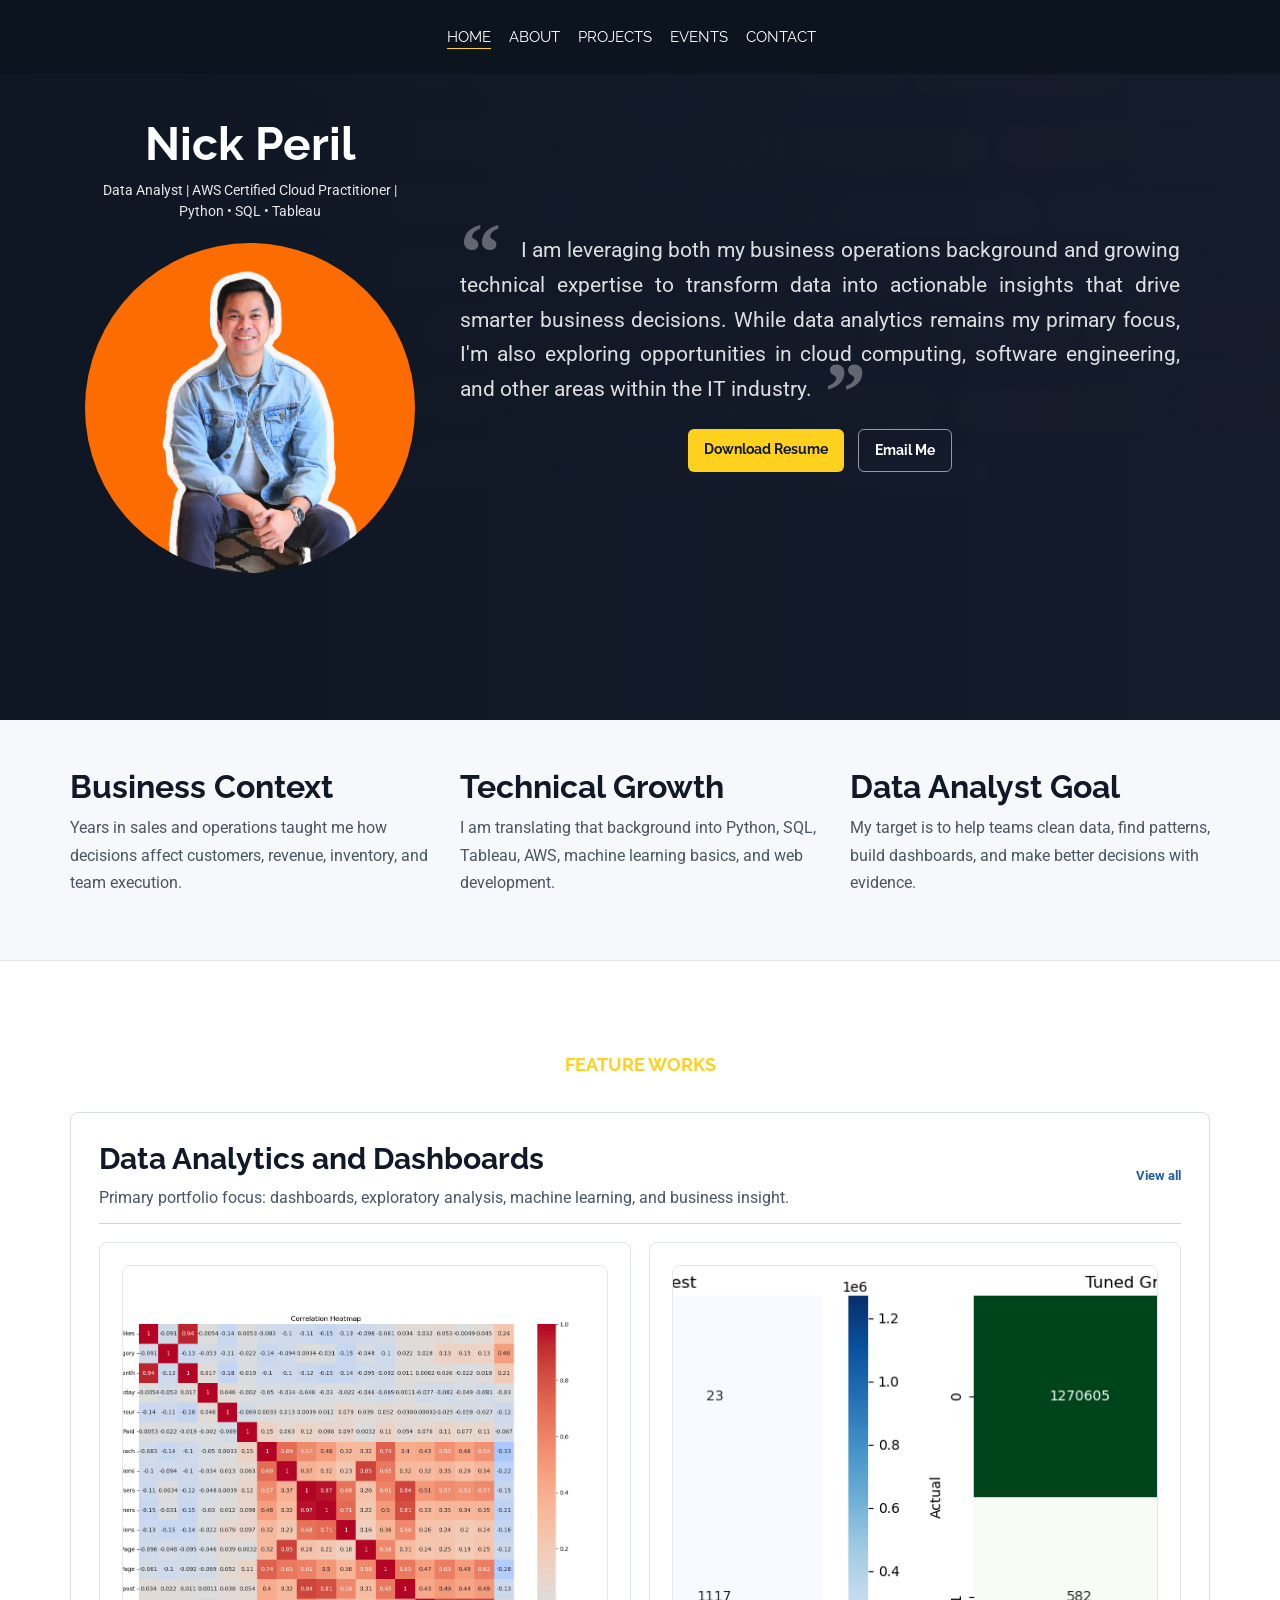
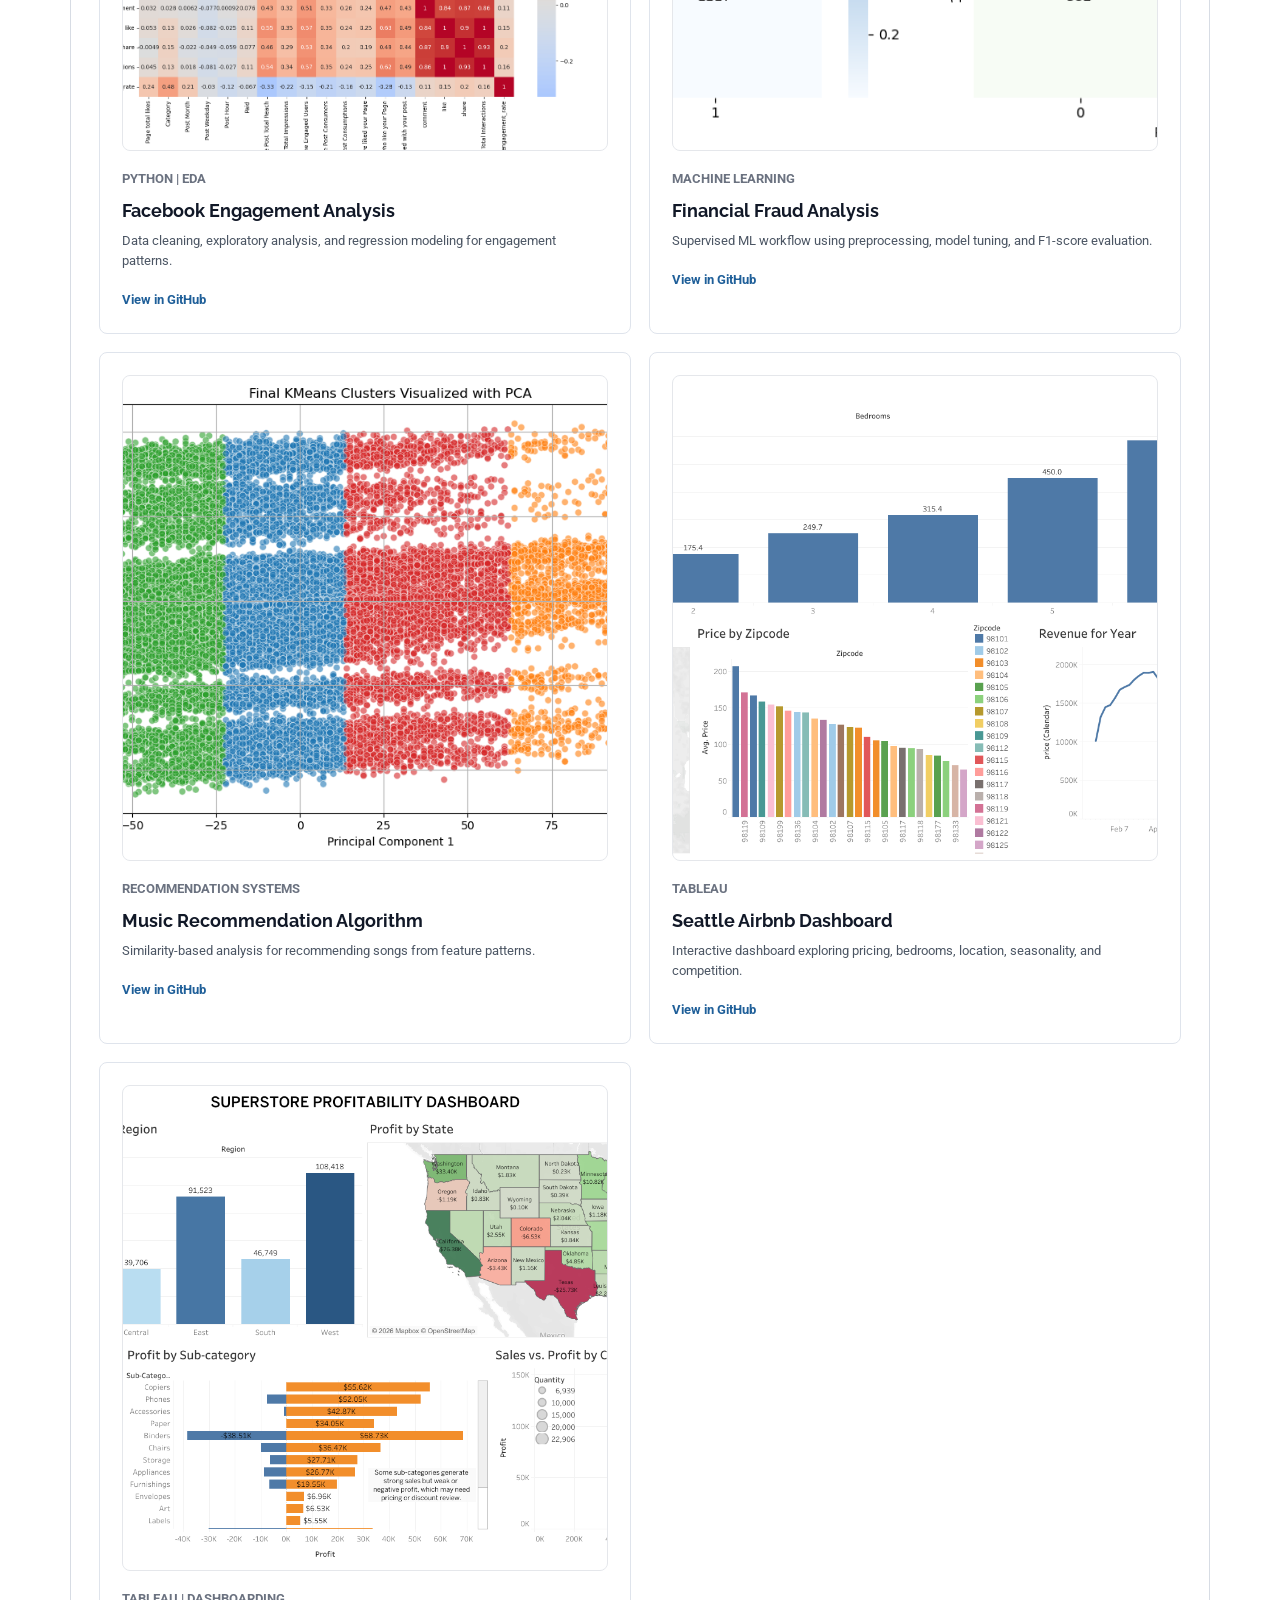
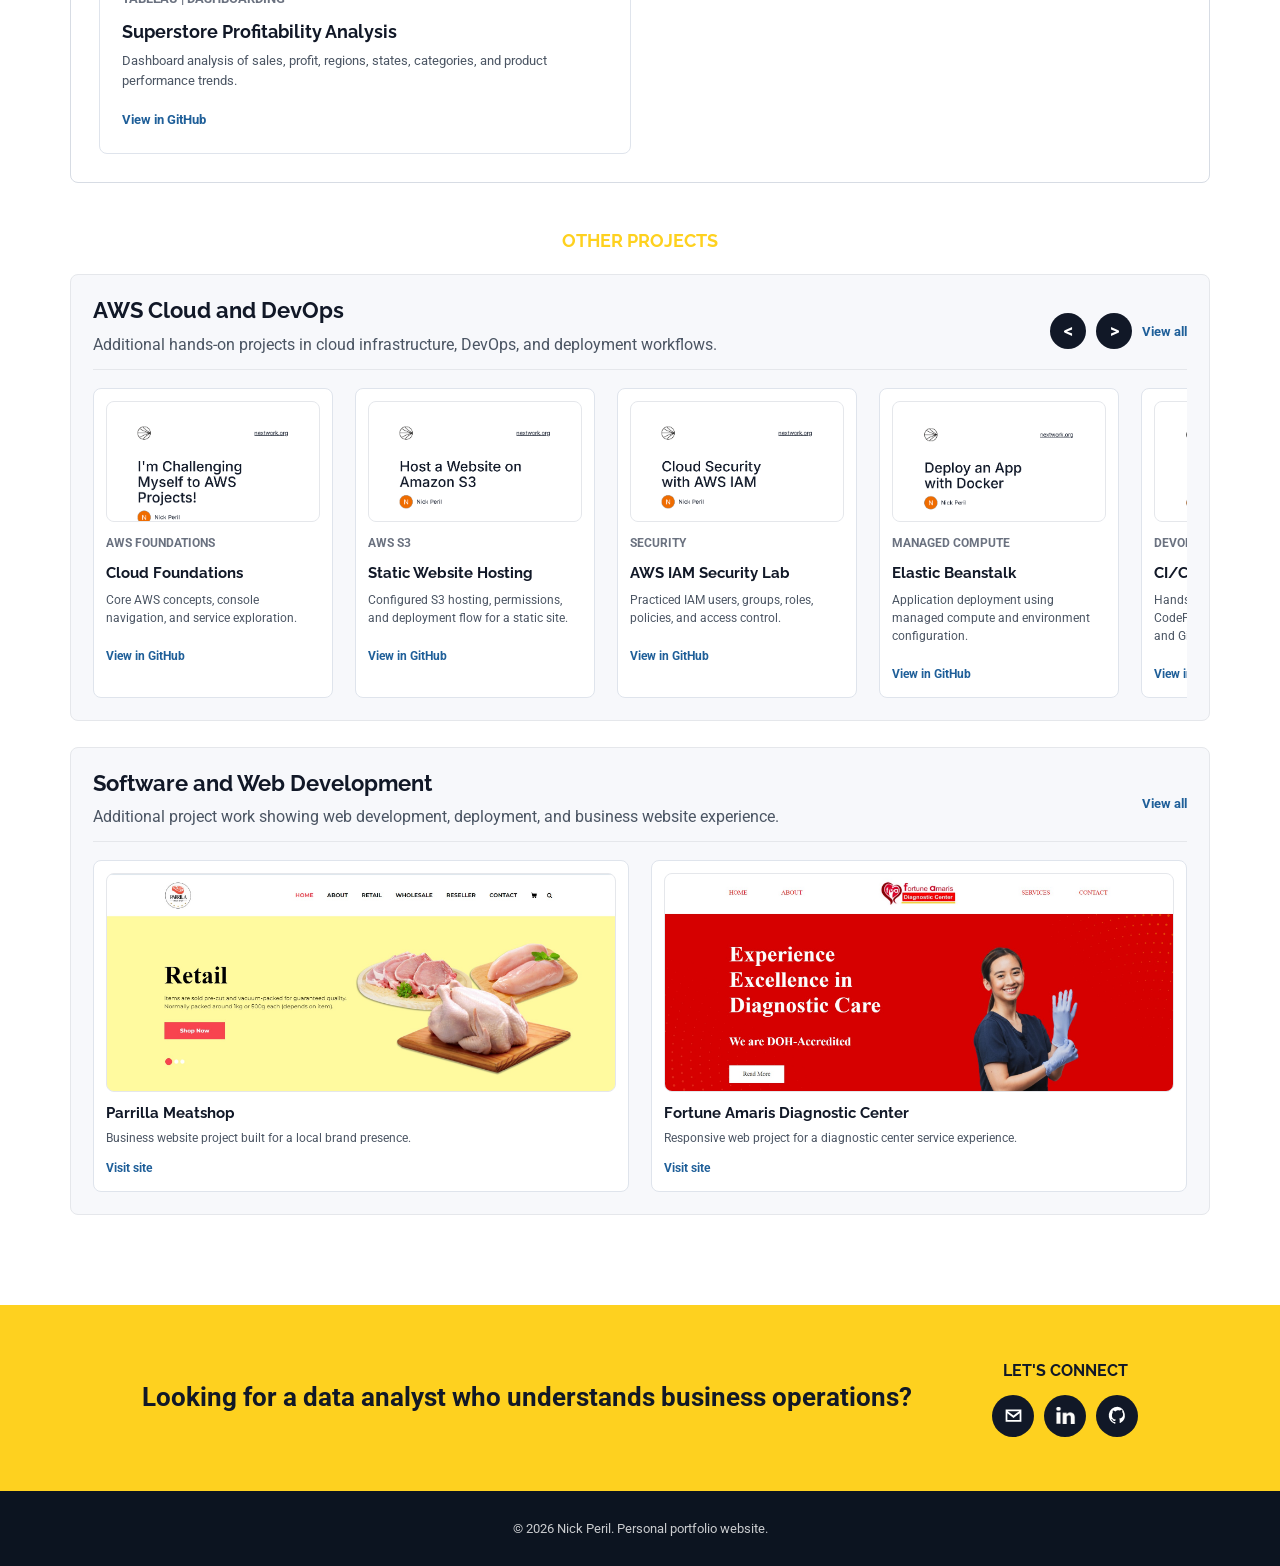
==== commit 06b2eb65: "Add Superstore dashboard project" ====
--- a/index.html
+++ b/index.html
@@ -127,6 +127,13 @@
               <p>Interactive dashboard exploring pricing, bedrooms, location, seasonality, and competition.</p>
               <a href="https://github.com/nicolous-peril/airbnb-tableau-project">View in GitHub</a>
             </article>
+            <article class="project-card">
+              <img class="project-thumb" src="assets/project-thumbs/superstore-dashboard.png" alt="Superstore profitability Tableau dashboard preview" />
+              <span>Tableau | Dashboarding</span>
+              <h4>Superstore Profitability Analysis</h4>
+              <p>Dashboard analysis of sales, profit, regions, states, categories, and product performance trends.</p>
+              <a href="https://github.com/nicolous-peril/superstore-dashboard">View in GitHub</a>
+            </article>
           </div>
         </div>
 
--- a/css/style.css
+++ b/css/style.css
@@ -292,6 +292,8 @@
   max-width: 720px;
   min-height: 0;
   padding: 12px 0 0;
+  text-align: justify;
+  text-align-last: auto;
 }
 
 .quote-mark {
@@ -315,11 +317,10 @@
 }
 
 .quote-close-wrap {
-  display: block;
+  display: inline;
   line-height: 0.75;
-  margin-top: -4px;
-  text-align: center;
-  width: 100%;
+  margin-left: 8px;
+  white-space: nowrap;
 }
 
 .hero-actions,
@@ -1128,13 +1129,15 @@
   }
 
   .cta-band .container {
-    -webkit-box-align: start;
-        -ms-flex-align: start;
-            align-items: flex-start;
+    -webkit-box-align: center;
+        -ms-flex-align: center;
+            align-items: center;
     -webkit-box-orient: vertical;
     -webkit-box-direction: normal;
         -ms-flex-direction: column;
             flex-direction: column;
+    gap: 22px;
+    text-align: center;
   }
 
   .cta-band h2 {
@@ -1150,6 +1153,7 @@
         -ms-flex-direction: column;
             flex-direction: column;
     gap: 10px;
+    width: 100%;
   }
 
   .supporting-strand .strand-heading {
@@ -1219,7 +1223,7 @@
   }
 
   .quote-close-wrap {
-    margin-top: -2px;
+    margin-left: 6px;
   }
 
   .hero-profile {
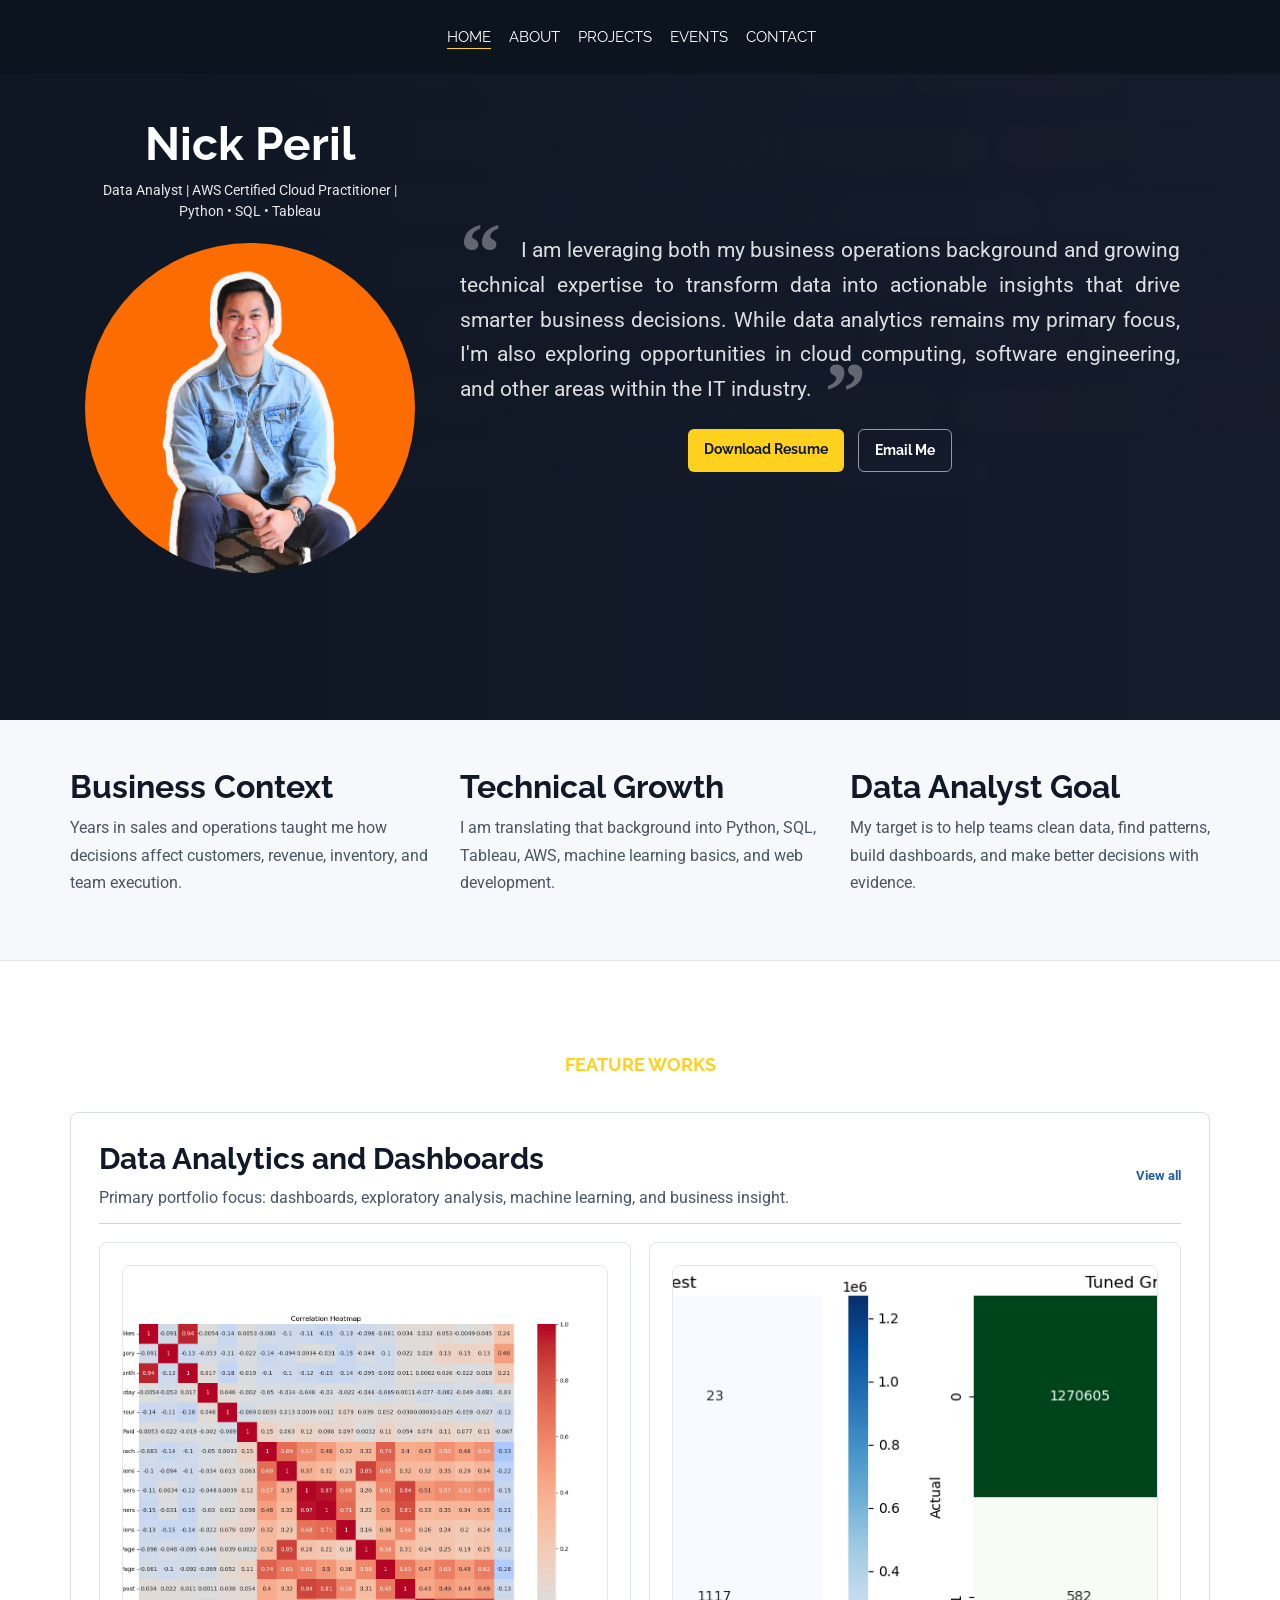
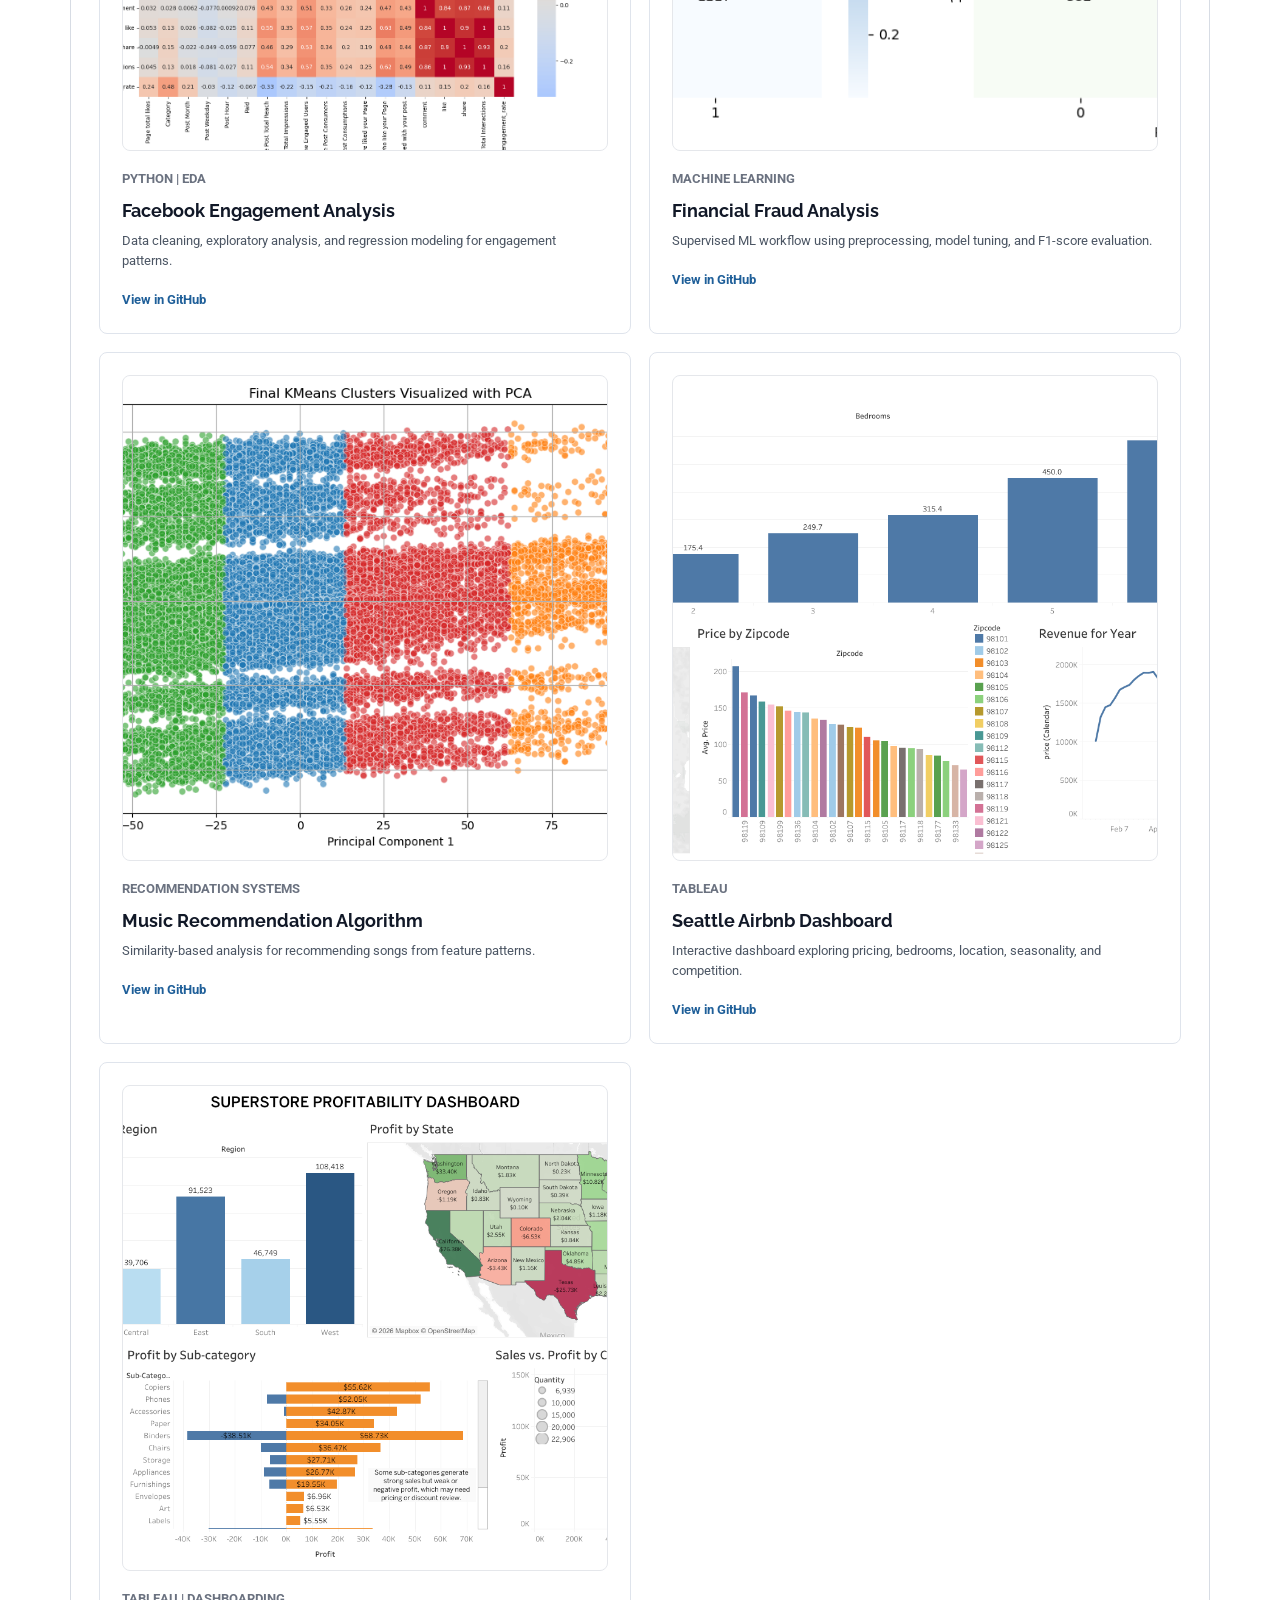
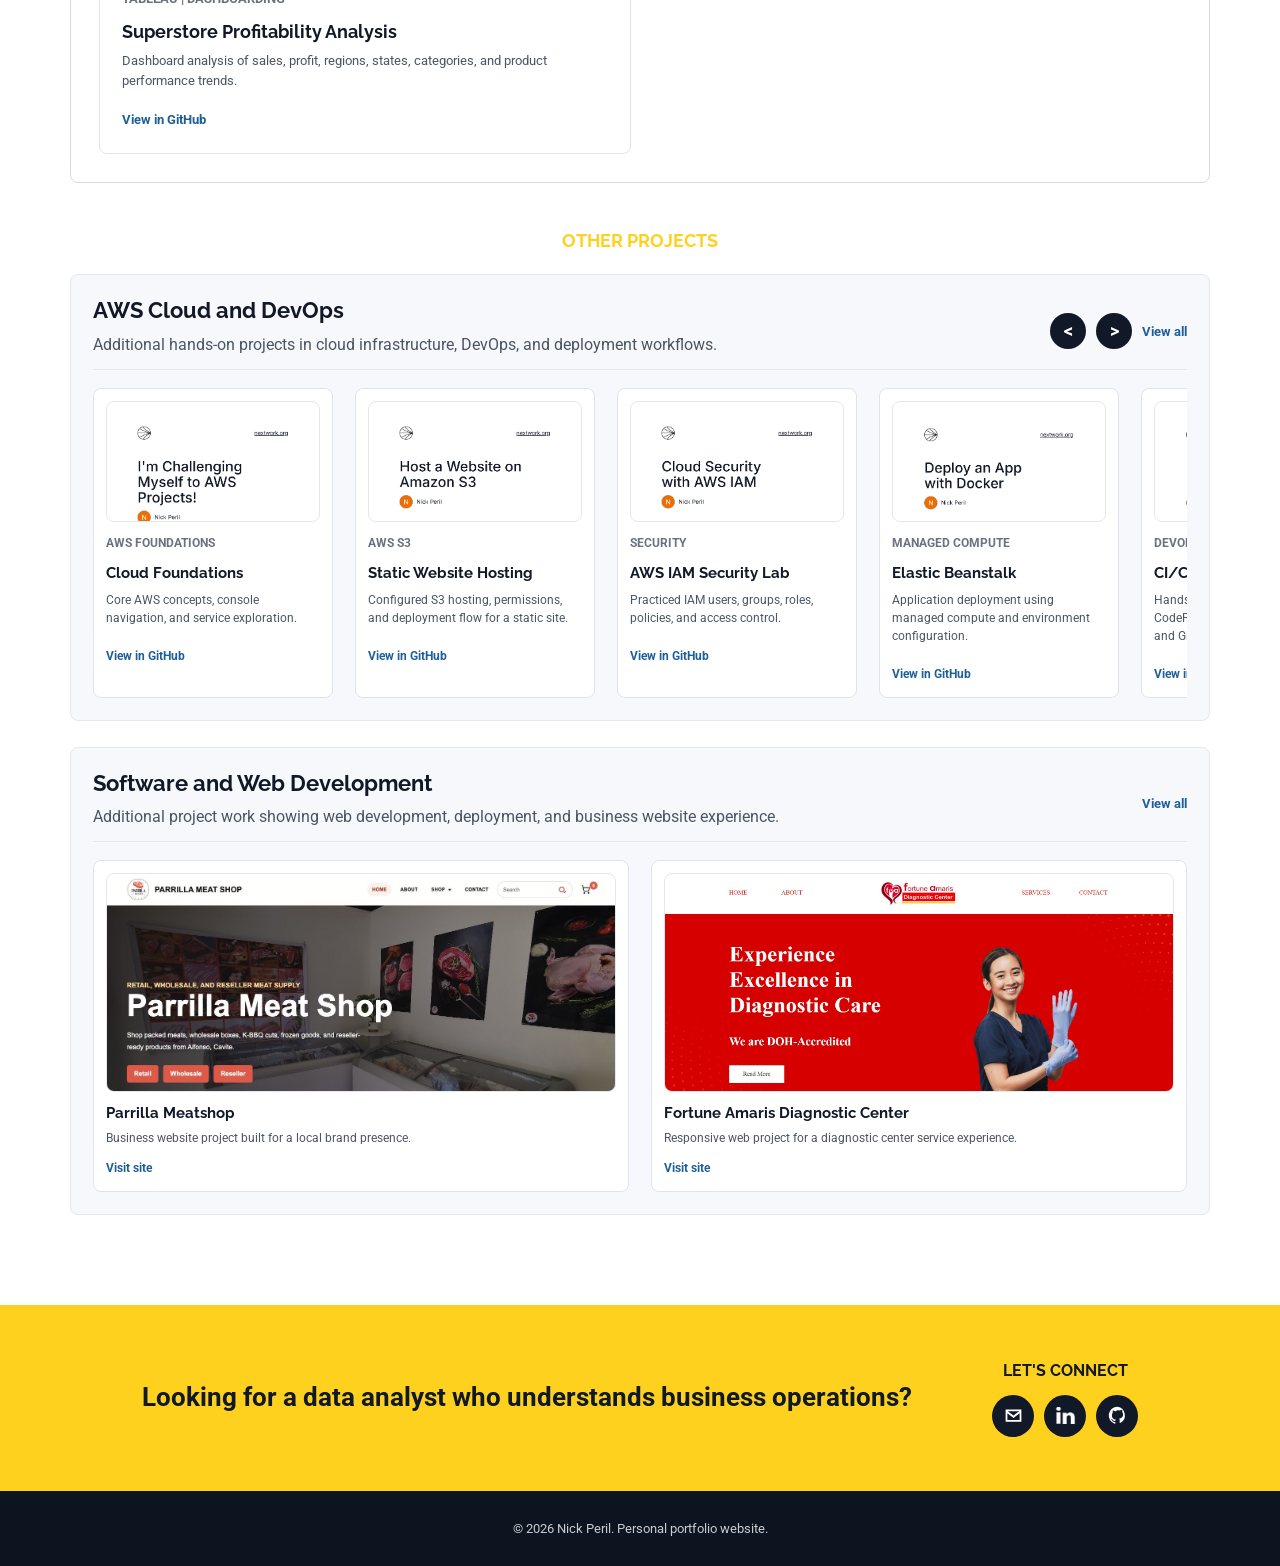
==== commit 437b8b38: "Bust Parrilla thumbnail cache" ====
--- a/index.html
+++ b/index.html
@@ -226,7 +226,7 @@
           </div>
           <div class="project-row" id="software-carousel">
             <article class="project-card image-card">
-              <img class="project-thumb" src="assets/project-thumbs/parrilla-landing.jpg" alt="Parrilla Meatshop website preview" />
+              <img class="project-thumb" src="assets/project-thumbs/parrilla-meatshop-2026.jpg" alt="Parrilla Meatshop website preview" />
               <h4>Parrilla Meatshop</h4>
               <p>Business website project built for a local brand presence.</p>
               <a href="https://nicolous-peril.github.io/parrilla-meatshop/">Visit site</a>
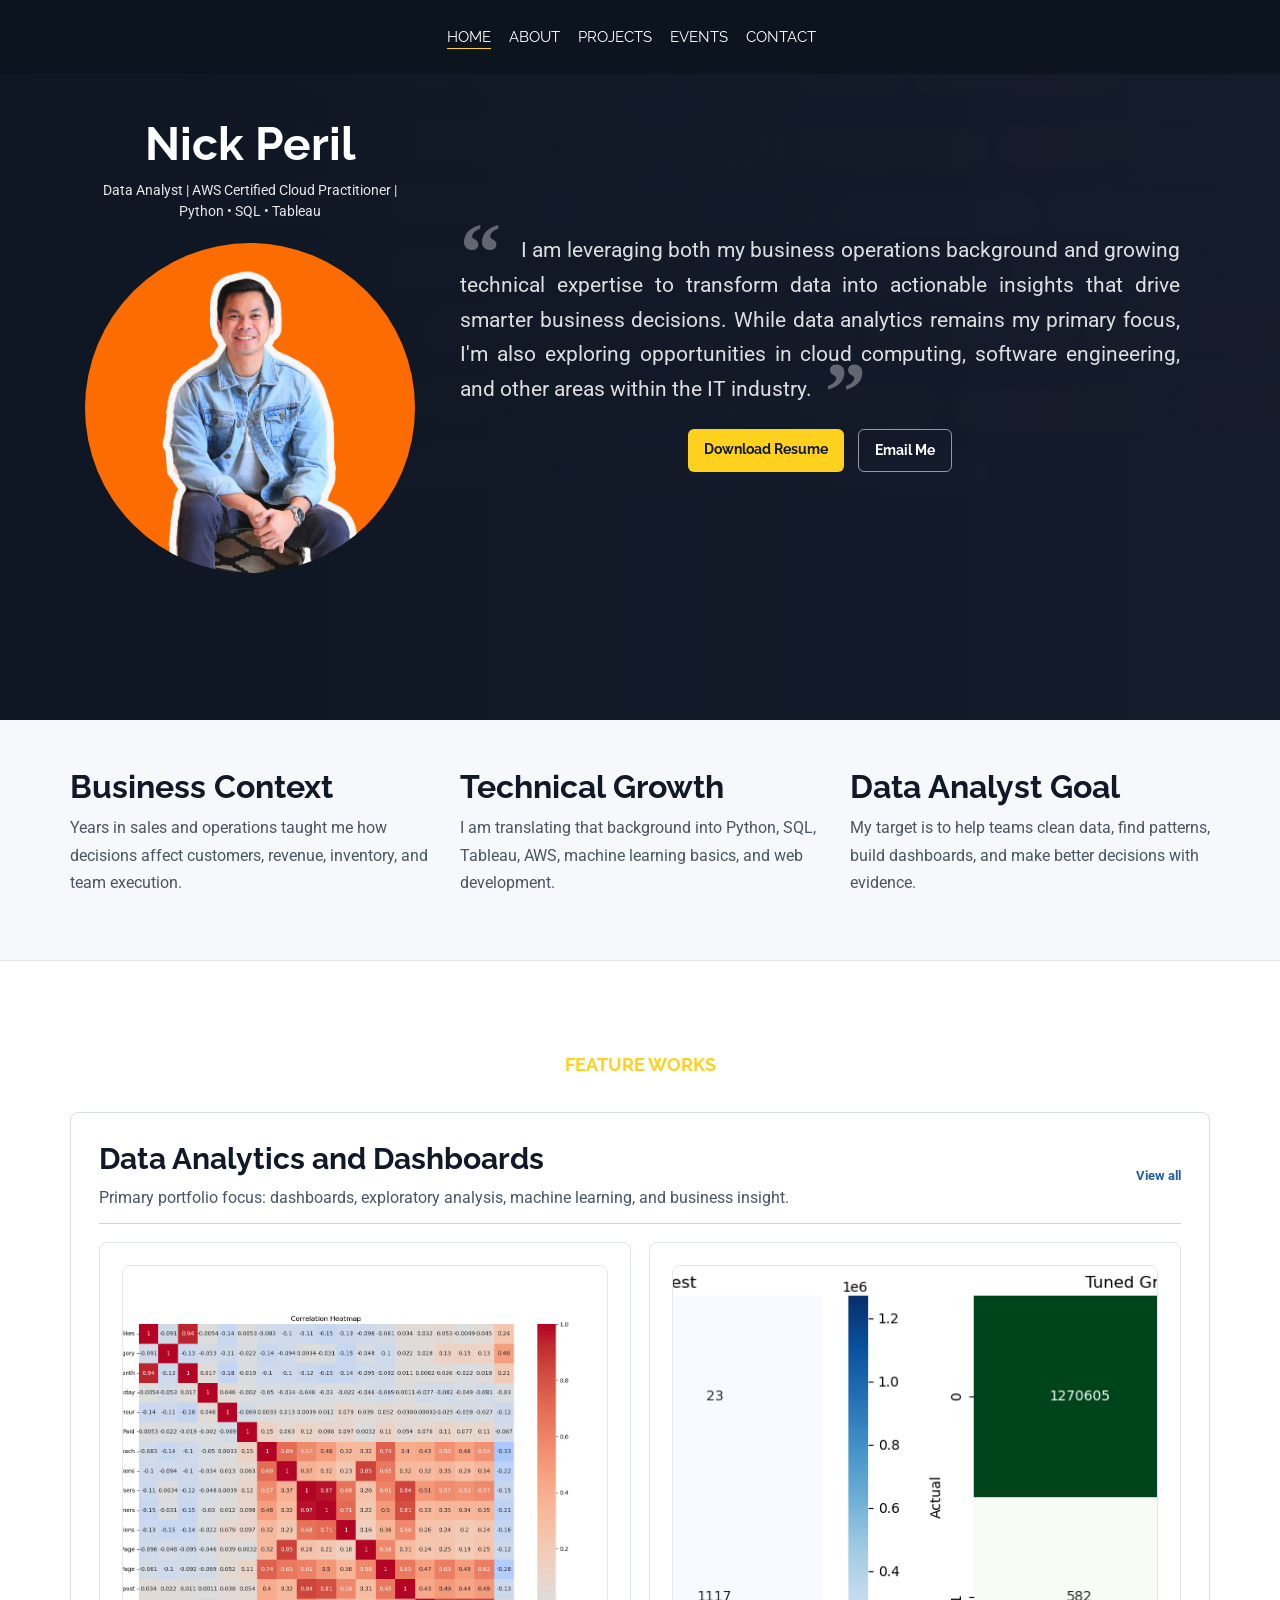
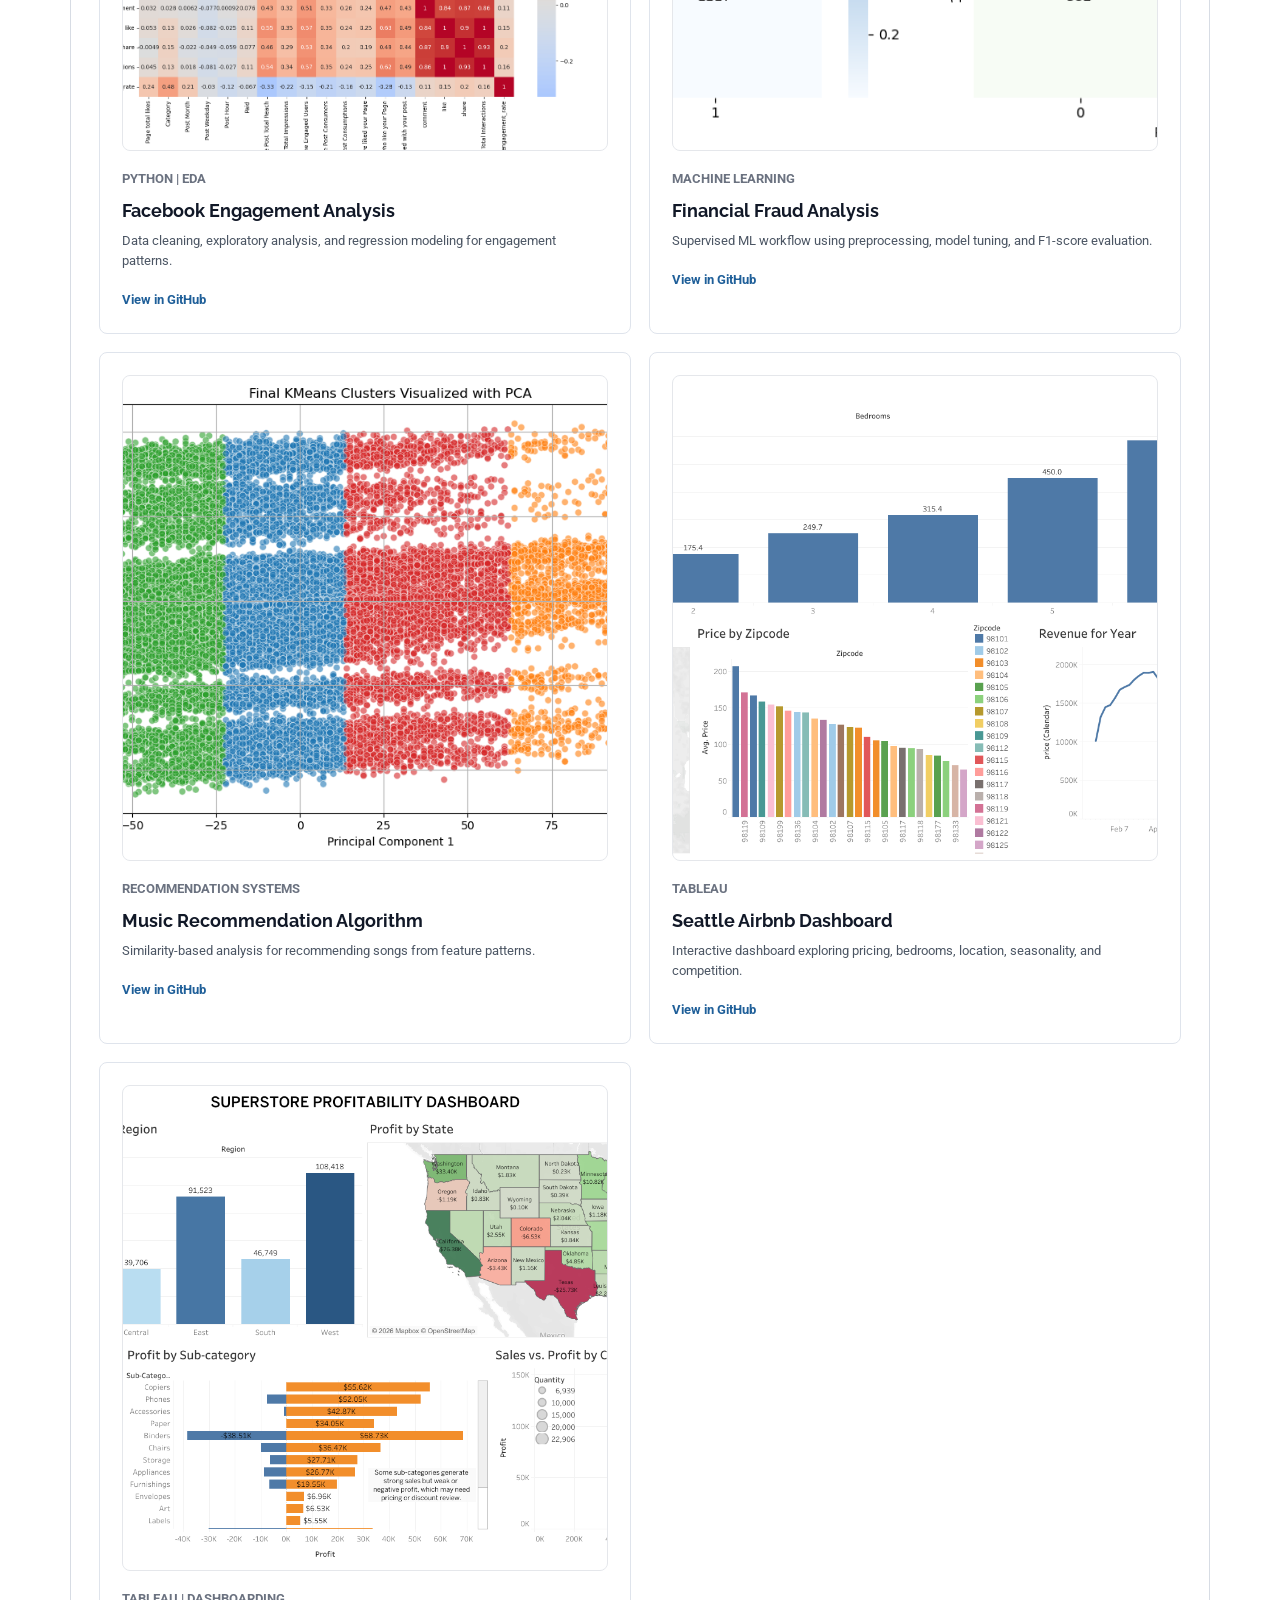
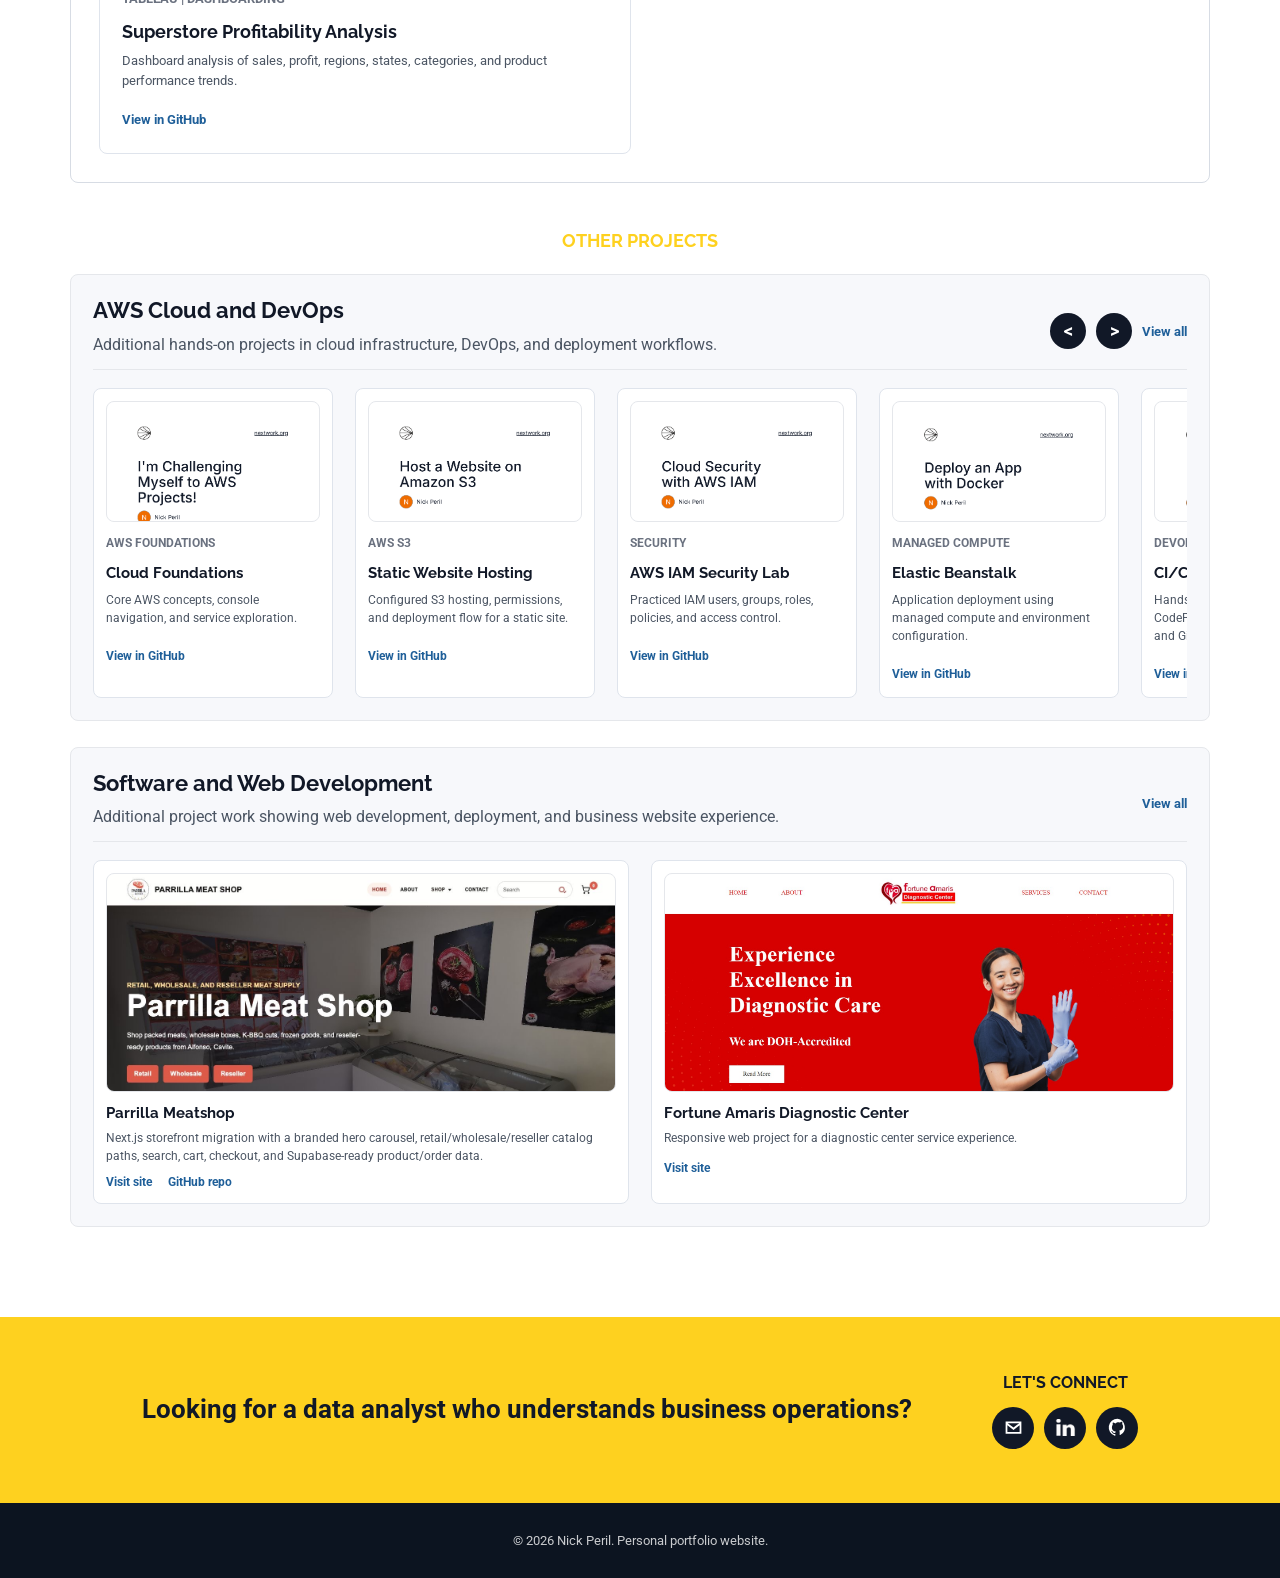
==== commit 08e4142a: "Update Parrilla portfolio project details" ====
--- a/index.html
+++ b/index.html
@@ -228,8 +228,11 @@
             <article class="project-card image-card">
               <img class="project-thumb" src="assets/project-thumbs/parrilla-meatshop-2026.jpg" alt="Parrilla Meatshop website preview" />
               <h4>Parrilla Meatshop</h4>
-              <p>Business website project built for a local brand presence.</p>
-              <a href="https://nicolous-peril.github.io/parrilla-meatshop/">Visit site</a>
+              <p>Next.js storefront migration with a branded hero carousel, retail/wholesale/reseller catalog paths, search, cart, checkout, and Supabase-ready product/order data.</p>
+              <div class="card-links">
+                <a href="https://nicolous-peril.github.io/parrilla-meatshop/">Visit site</a>
+                <a href="https://github.com/nicolous-peril/parrilla-meatshop">GitHub repo</a>
+              </div>
             </article>
             <article class="project-card image-card">
               <img class="project-thumb" src="assets/project-thumbs/fortune-landing.jpg" alt="Fortune Amaris website preview" />
--- a/css/style.css
+++ b/css/style.css
@@ -954,6 +954,15 @@
   gap: 18px;
 }
 
+.card-links {
+  display: -webkit-box;
+  display: -ms-flexbox;
+  display: flex;
+  -ms-flex-wrap: wrap;
+      flex-wrap: wrap;
+  gap: 8px 16px;
+}
+
 .event-feature {
   -webkit-box-align: center;
       -ms-flex-align: center;
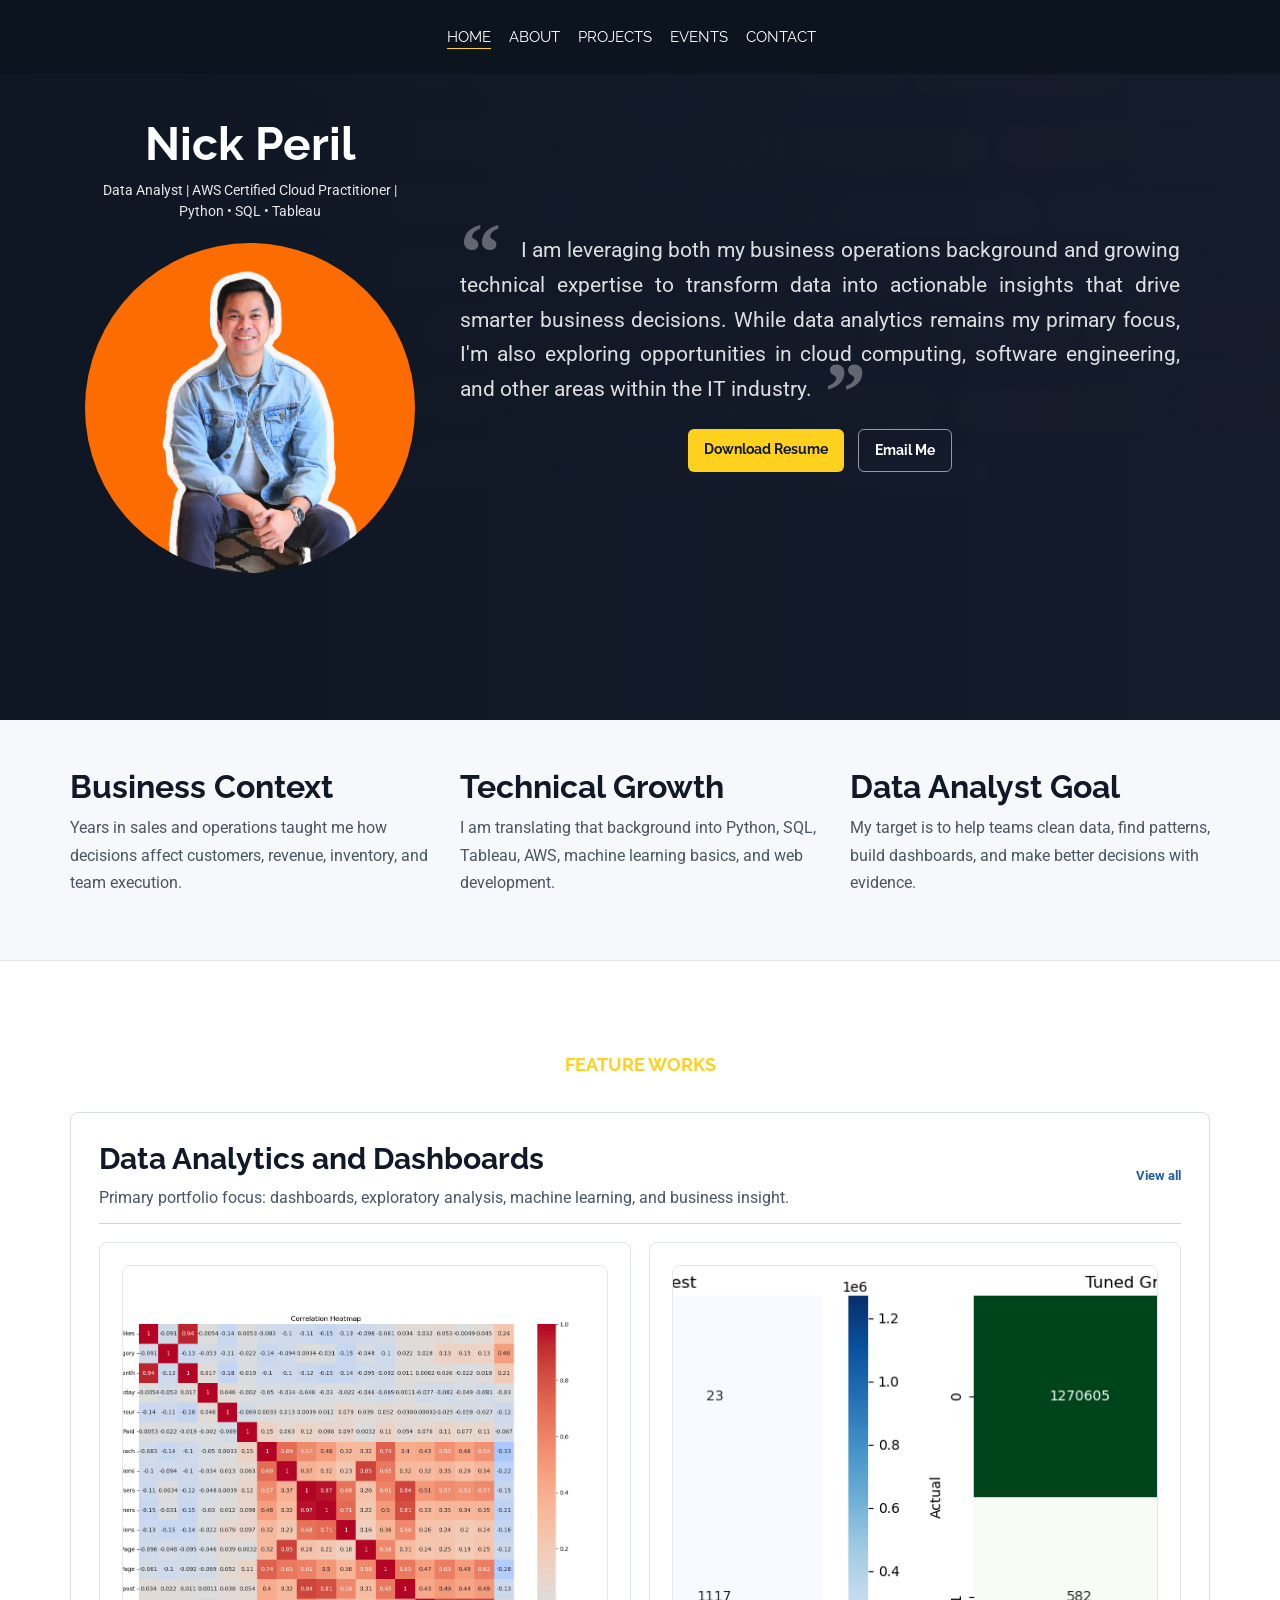
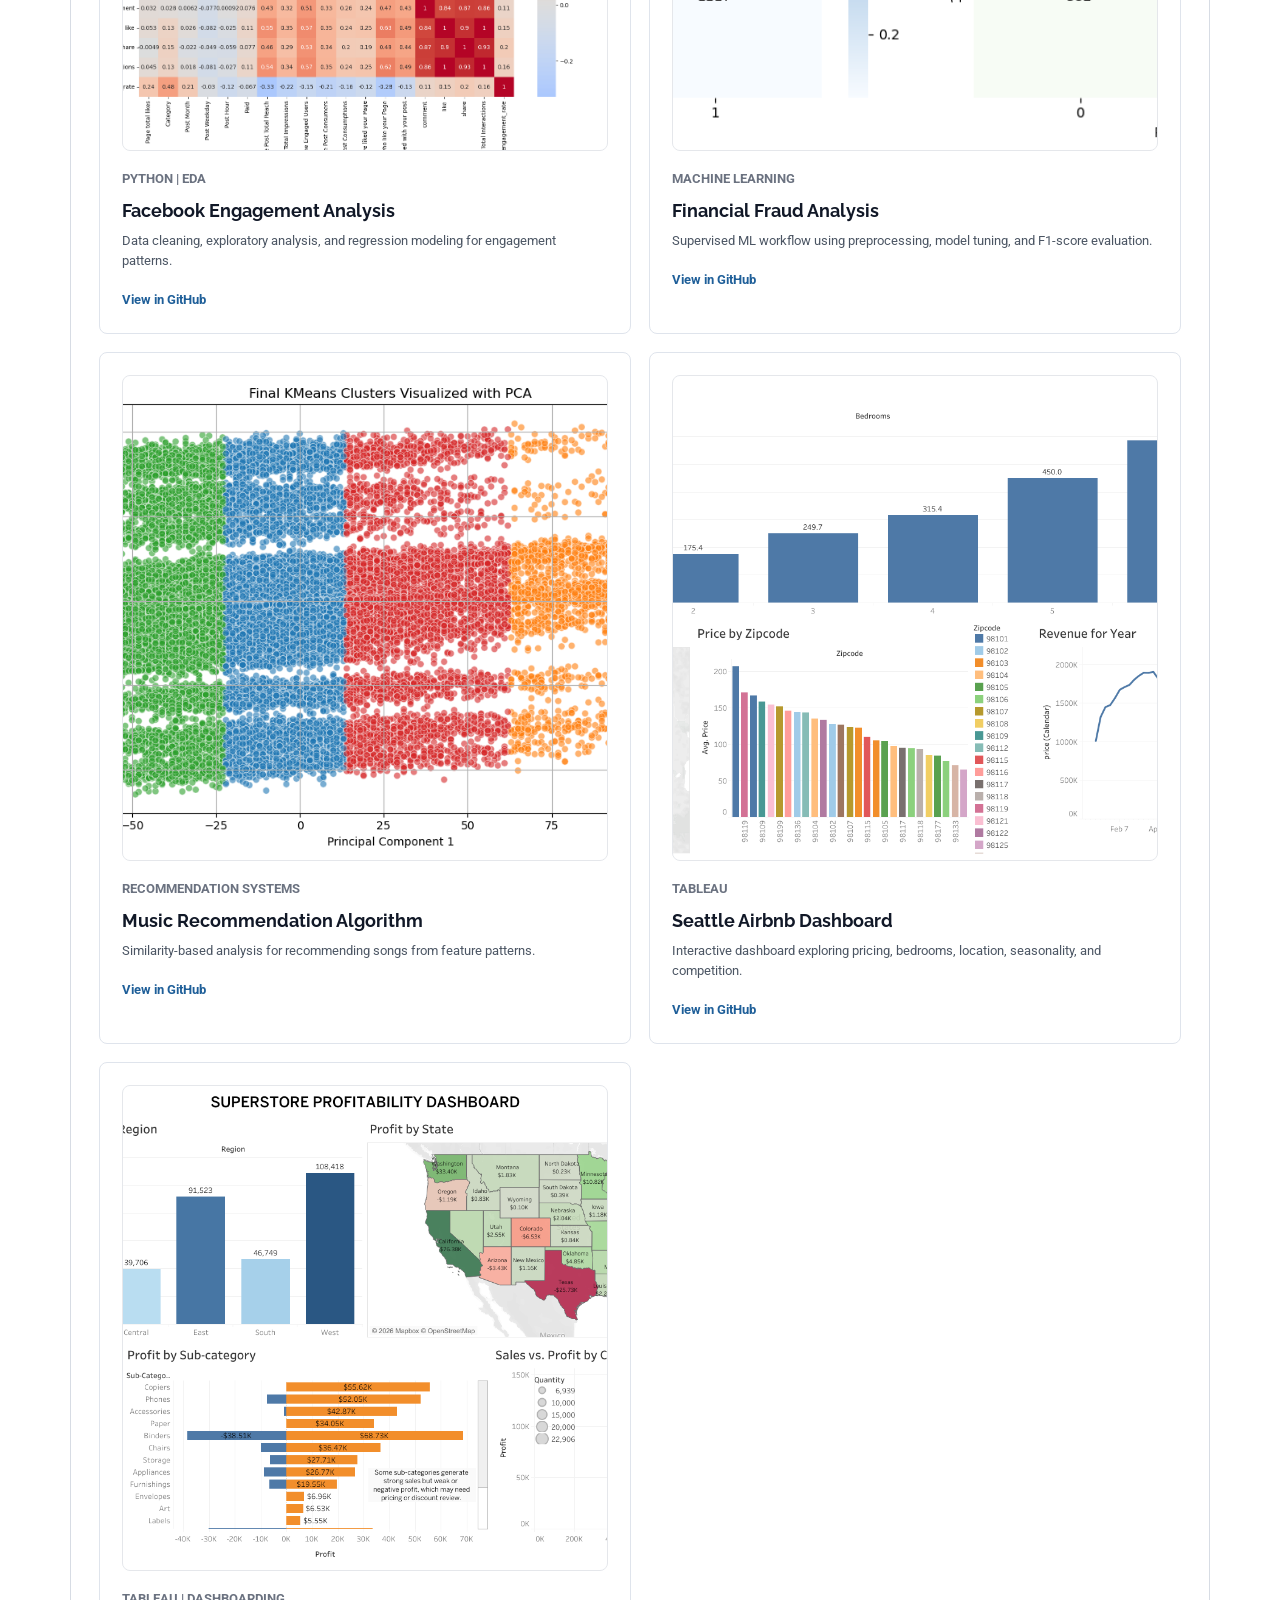
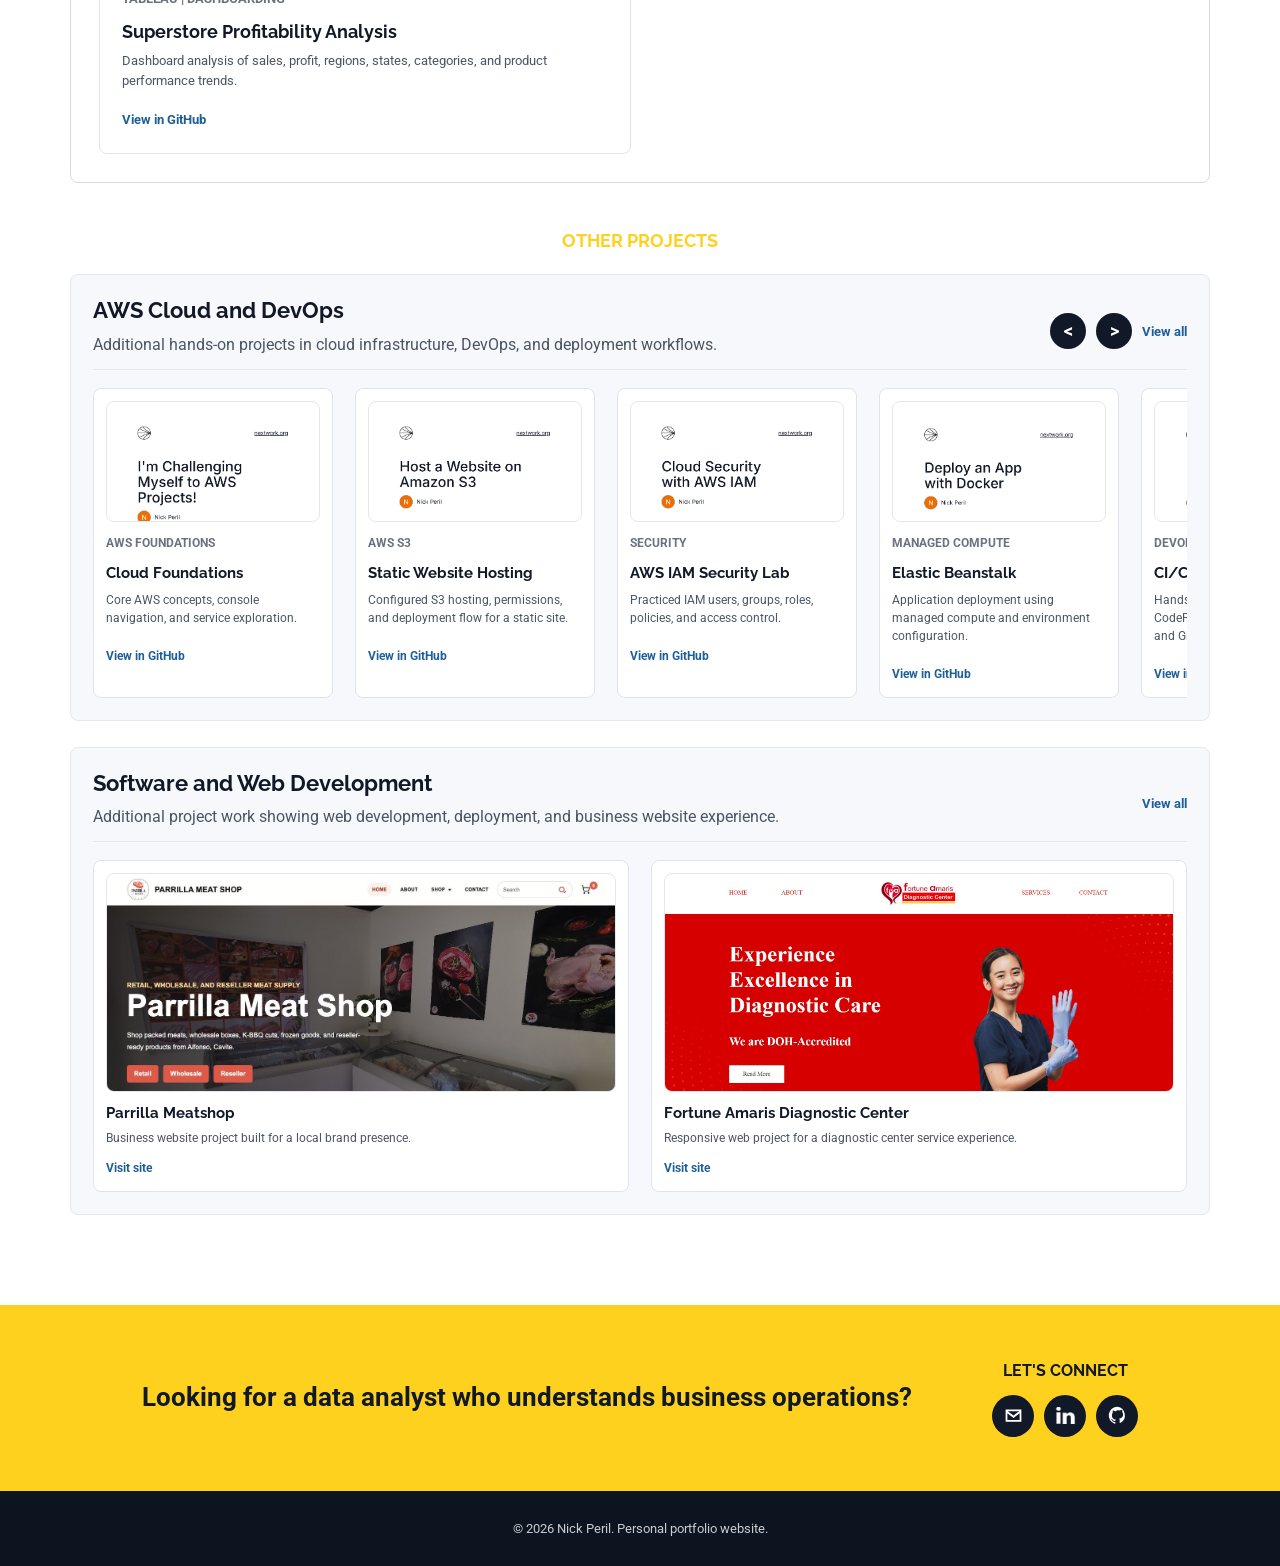
==== commit 83ba52fe: "Revert "Update Parrilla portfolio project details" This reverts commit 08e4142a7cc125460b4228502e4ba" ====
--- a/index.html
+++ b/index.html
@@ -228,11 +228,8 @@
             <article class="project-card image-card">
               <img class="project-thumb" src="assets/project-thumbs/parrilla-meatshop-2026.jpg" alt="Parrilla Meatshop website preview" />
               <h4>Parrilla Meatshop</h4>
-              <p>Next.js storefront migration with a branded hero carousel, retail/wholesale/reseller catalog paths, search, cart, checkout, and Supabase-ready product/order data.</p>
-              <div class="card-links">
-                <a href="https://nicolous-peril.github.io/parrilla-meatshop/">Visit site</a>
-                <a href="https://github.com/nicolous-peril/parrilla-meatshop">GitHub repo</a>
-              </div>
+              <p>Business website project built for a local brand presence.</p>
+              <a href="https://nicolous-peril.github.io/parrilla-meatshop/">Visit site</a>
             </article>
             <article class="project-card image-card">
               <img class="project-thumb" src="assets/project-thumbs/fortune-landing.jpg" alt="Fortune Amaris website preview" />
--- a/css/style.css
+++ b/css/style.css
@@ -954,15 +954,6 @@
   gap: 18px;
 }
 
-.card-links {
-  display: -webkit-box;
-  display: -ms-flexbox;
-  display: flex;
-  -ms-flex-wrap: wrap;
-      flex-wrap: wrap;
-  gap: 8px 16px;
-}
-
 .event-feature {
   -webkit-box-align: center;
       -ms-flex-align: center;
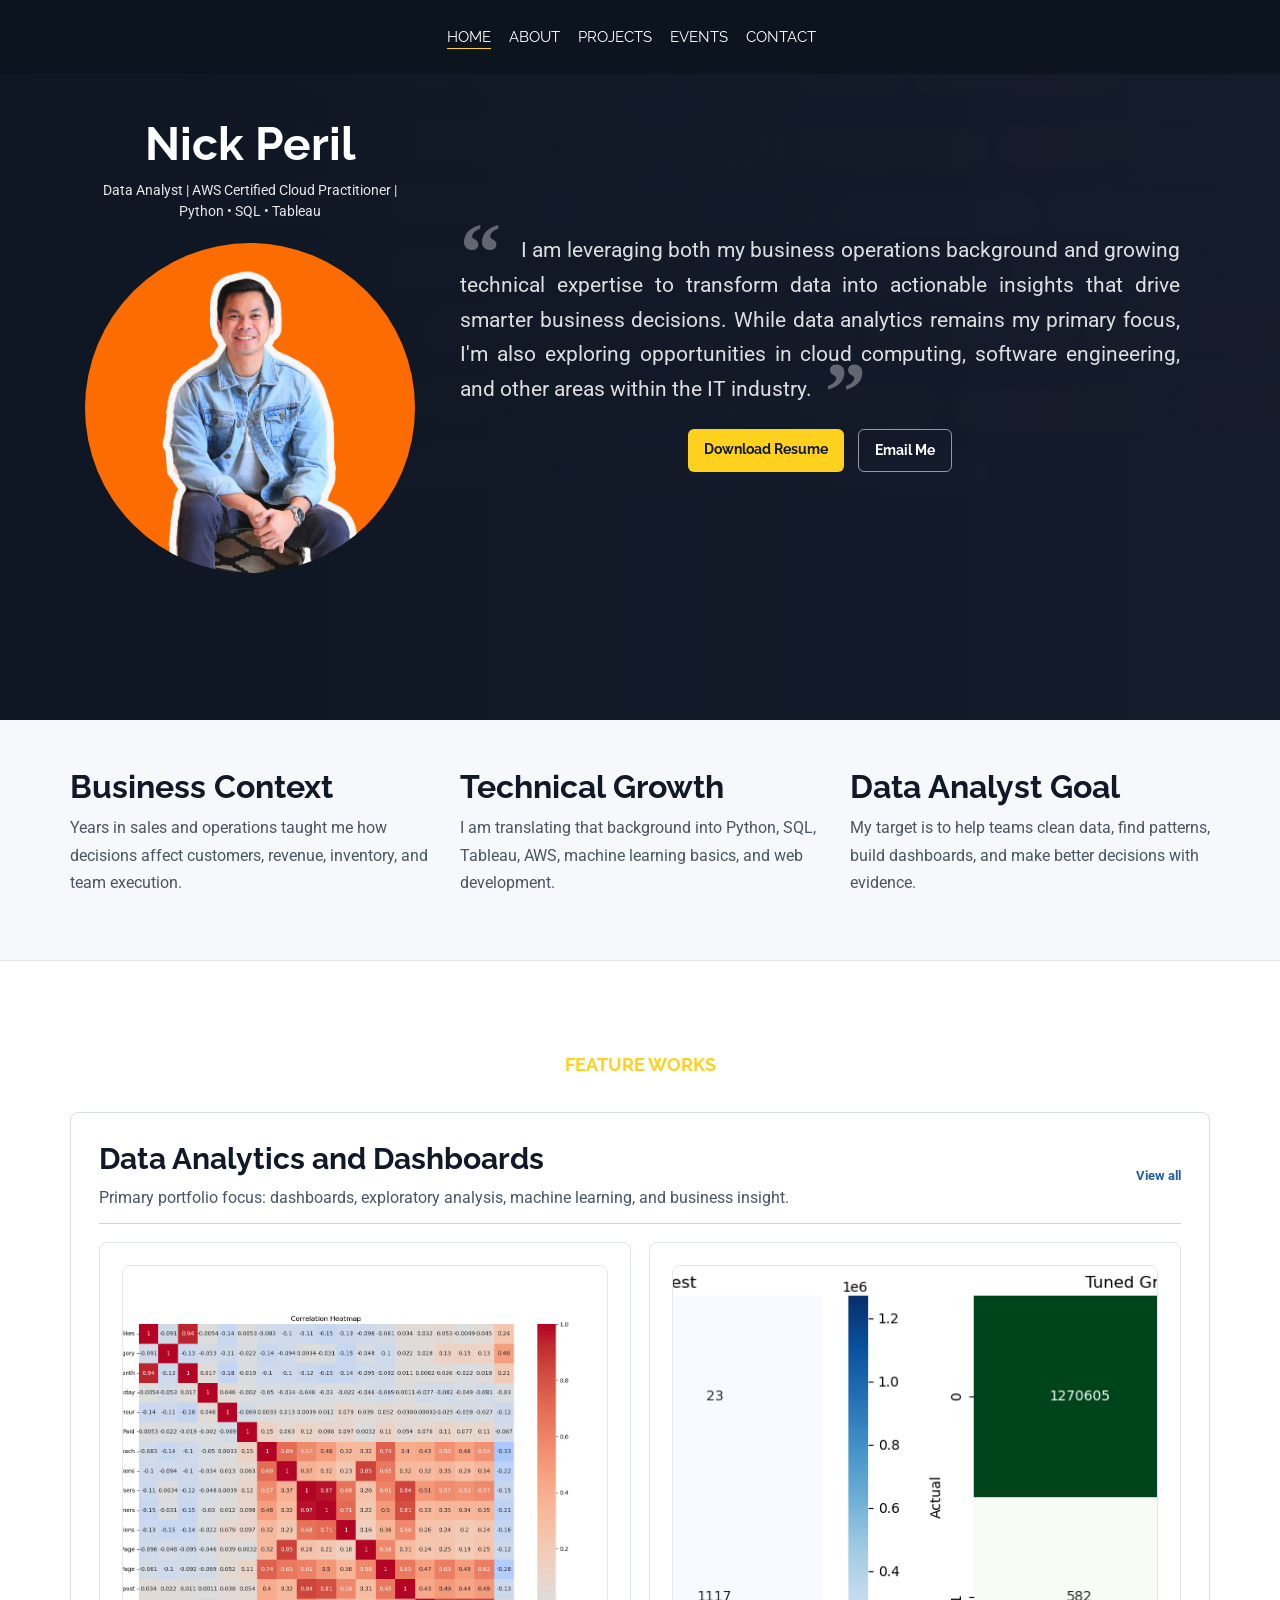
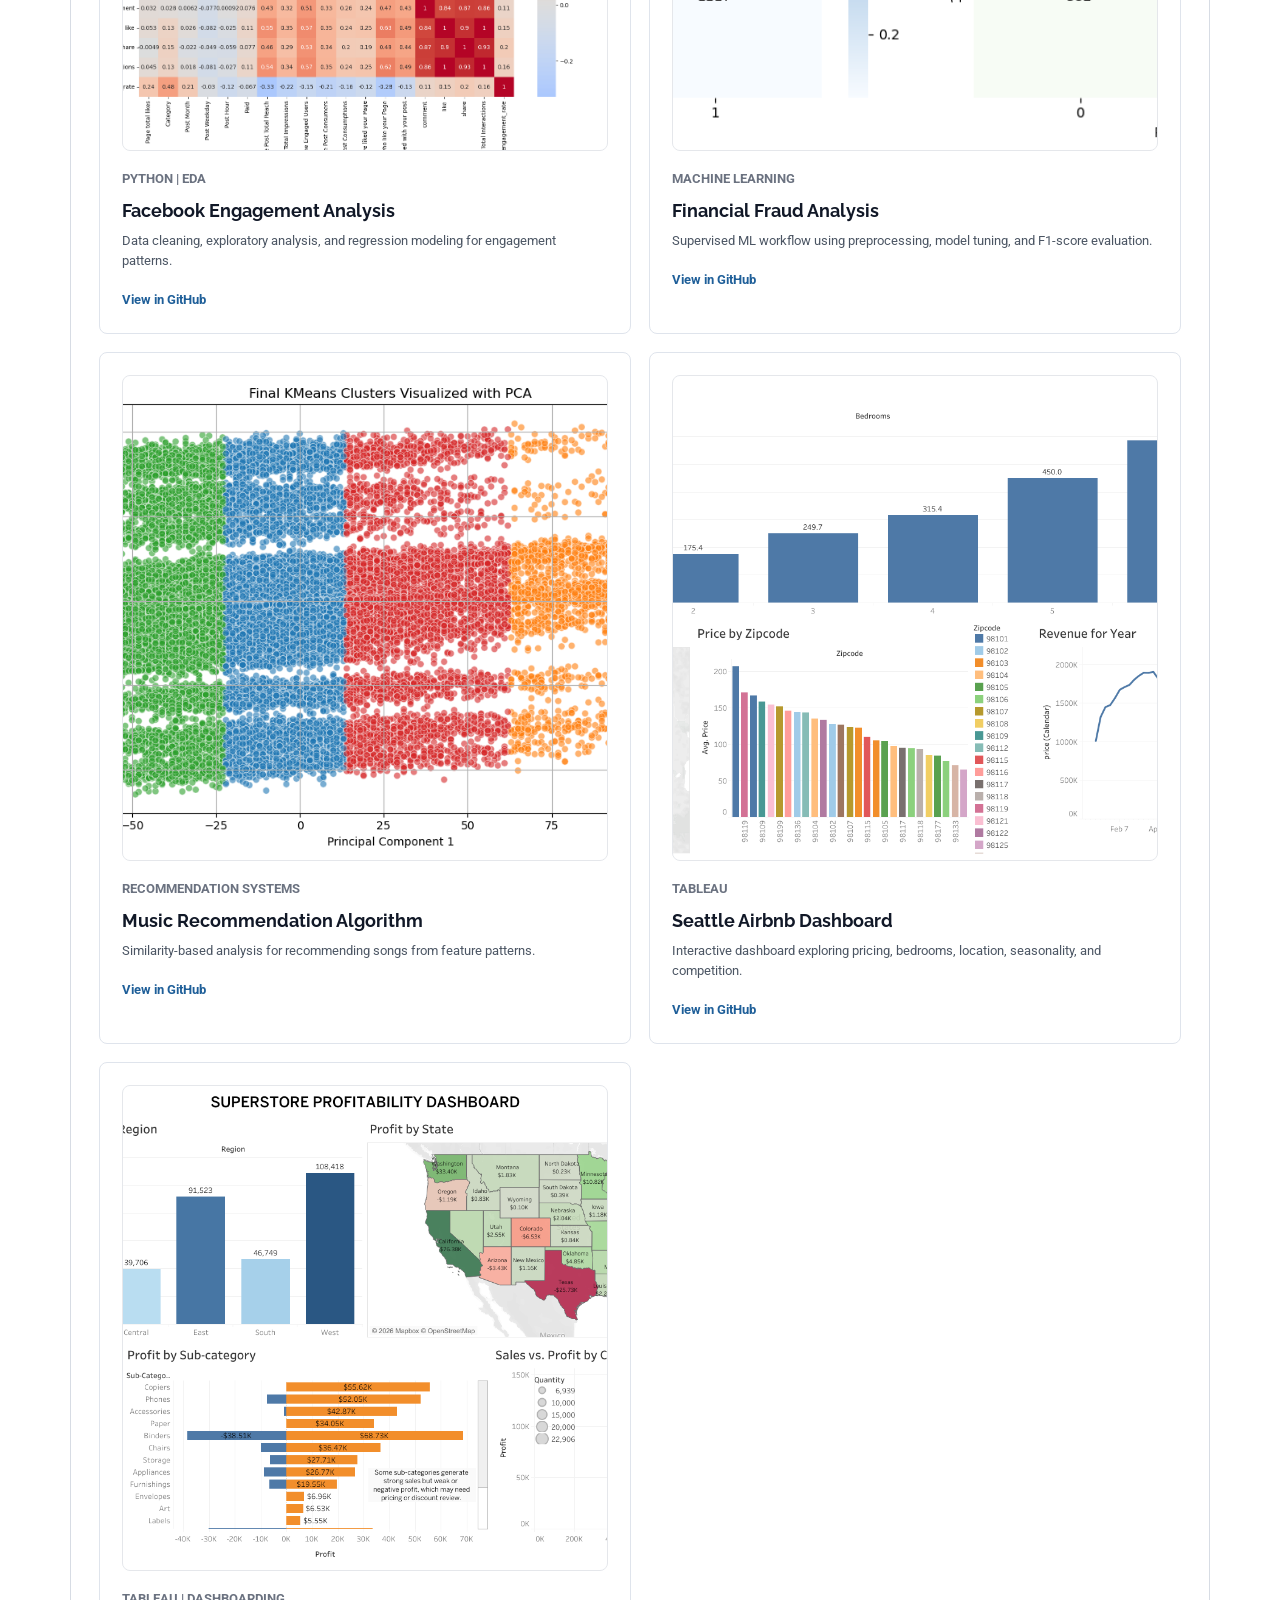
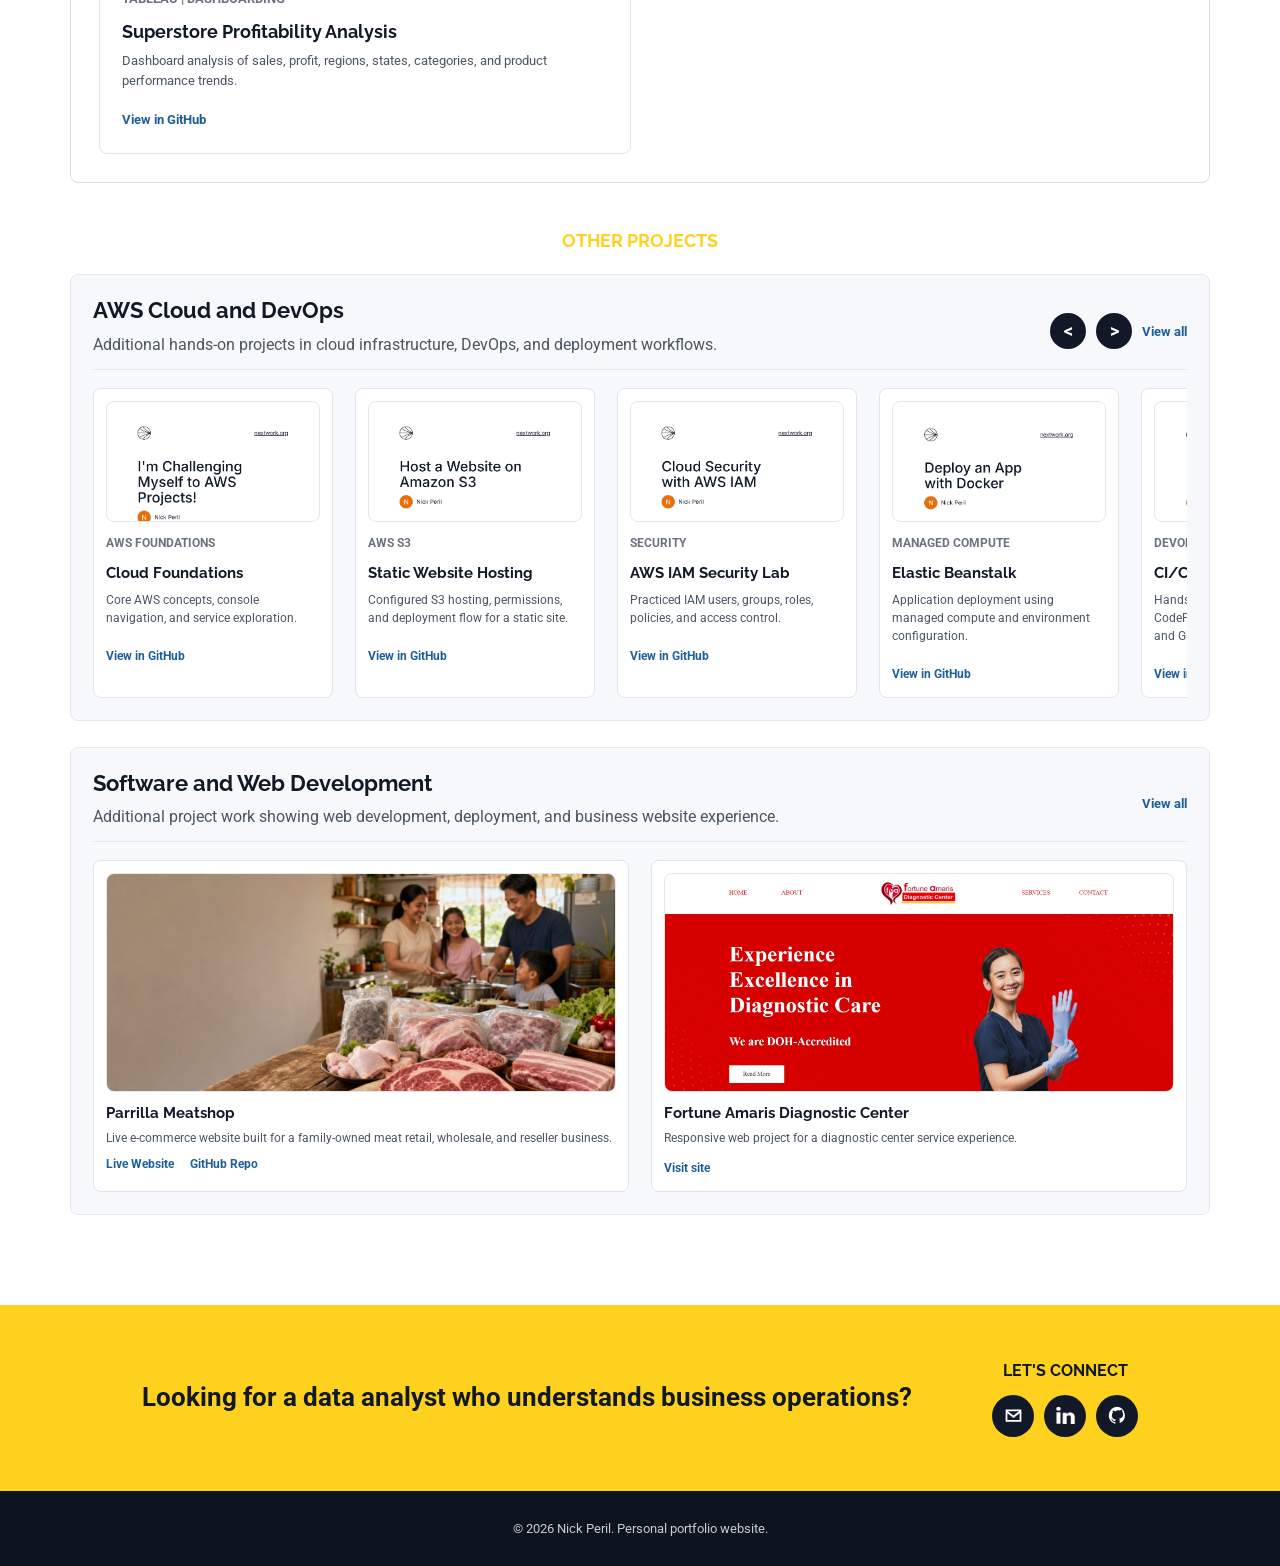
==== commit c69e3cc2: "Update Parrilla Meat Shop project card" ====
--- a/index.html
+++ b/index.html
@@ -226,10 +226,13 @@
           </div>
           <div class="project-row" id="software-carousel">
             <article class="project-card image-card">
-              <img class="project-thumb" src="assets/project-thumbs/parrilla-meatshop-2026.jpg" alt="Parrilla Meatshop website preview" />
+              <img class="project-thumb" src="assets/project-thumbs/parrilla-meatshop-live-hero.jpg" alt="Parrilla Meat Shop live website hero preview" />
               <h4>Parrilla Meatshop</h4>
-              <p>Business website project built for a local brand presence.</p>
-              <a href="https://nicolous-peril.github.io/parrilla-meatshop/">Visit site</a>
+              <p>Live e-commerce website built for a family-owned meat retail, wholesale, and reseller business.</p>
+              <div class="card-links">
+                <a href="https://www.parrillameatshop.com" target="_blank" rel="noopener noreferrer">Live Website</a>
+                <a href="https://github.com/nicolous-peril/parrilla-meatshop" target="_blank" rel="noopener noreferrer">GitHub Repo</a>
+              </div>
             </article>
             <article class="project-card image-card">
               <img class="project-thumb" src="assets/project-thumbs/fortune-landing.jpg" alt="Fortune Amaris website preview" />
--- a/css/style.css
+++ b/css/style.css
@@ -954,6 +954,15 @@
   gap: 18px;
 }
 
+.card-links {
+  display: -webkit-box;
+  display: -ms-flexbox;
+  display: flex;
+  -ms-flex-wrap: wrap;
+      flex-wrap: wrap;
+  gap: 8px 16px;
+}
+
 .event-feature {
   -webkit-box-align: center;
       -ms-flex-align: center;
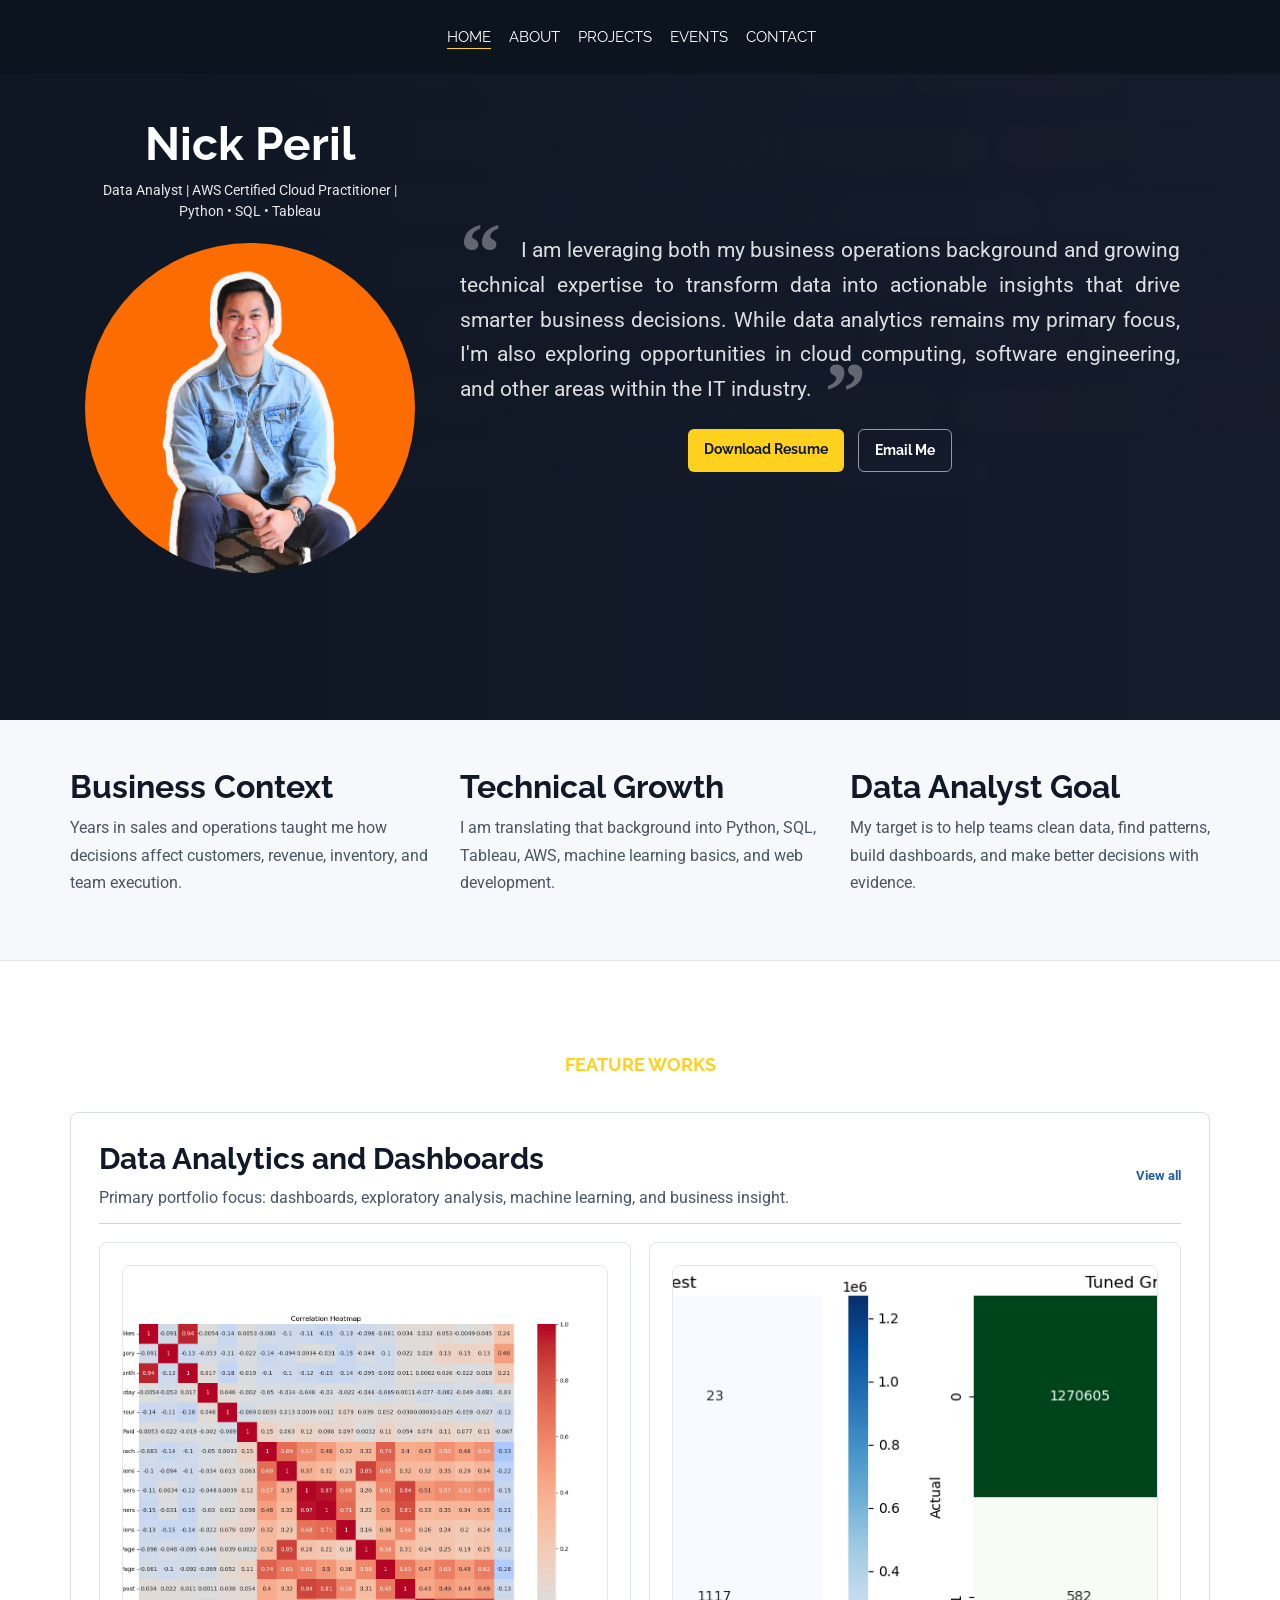
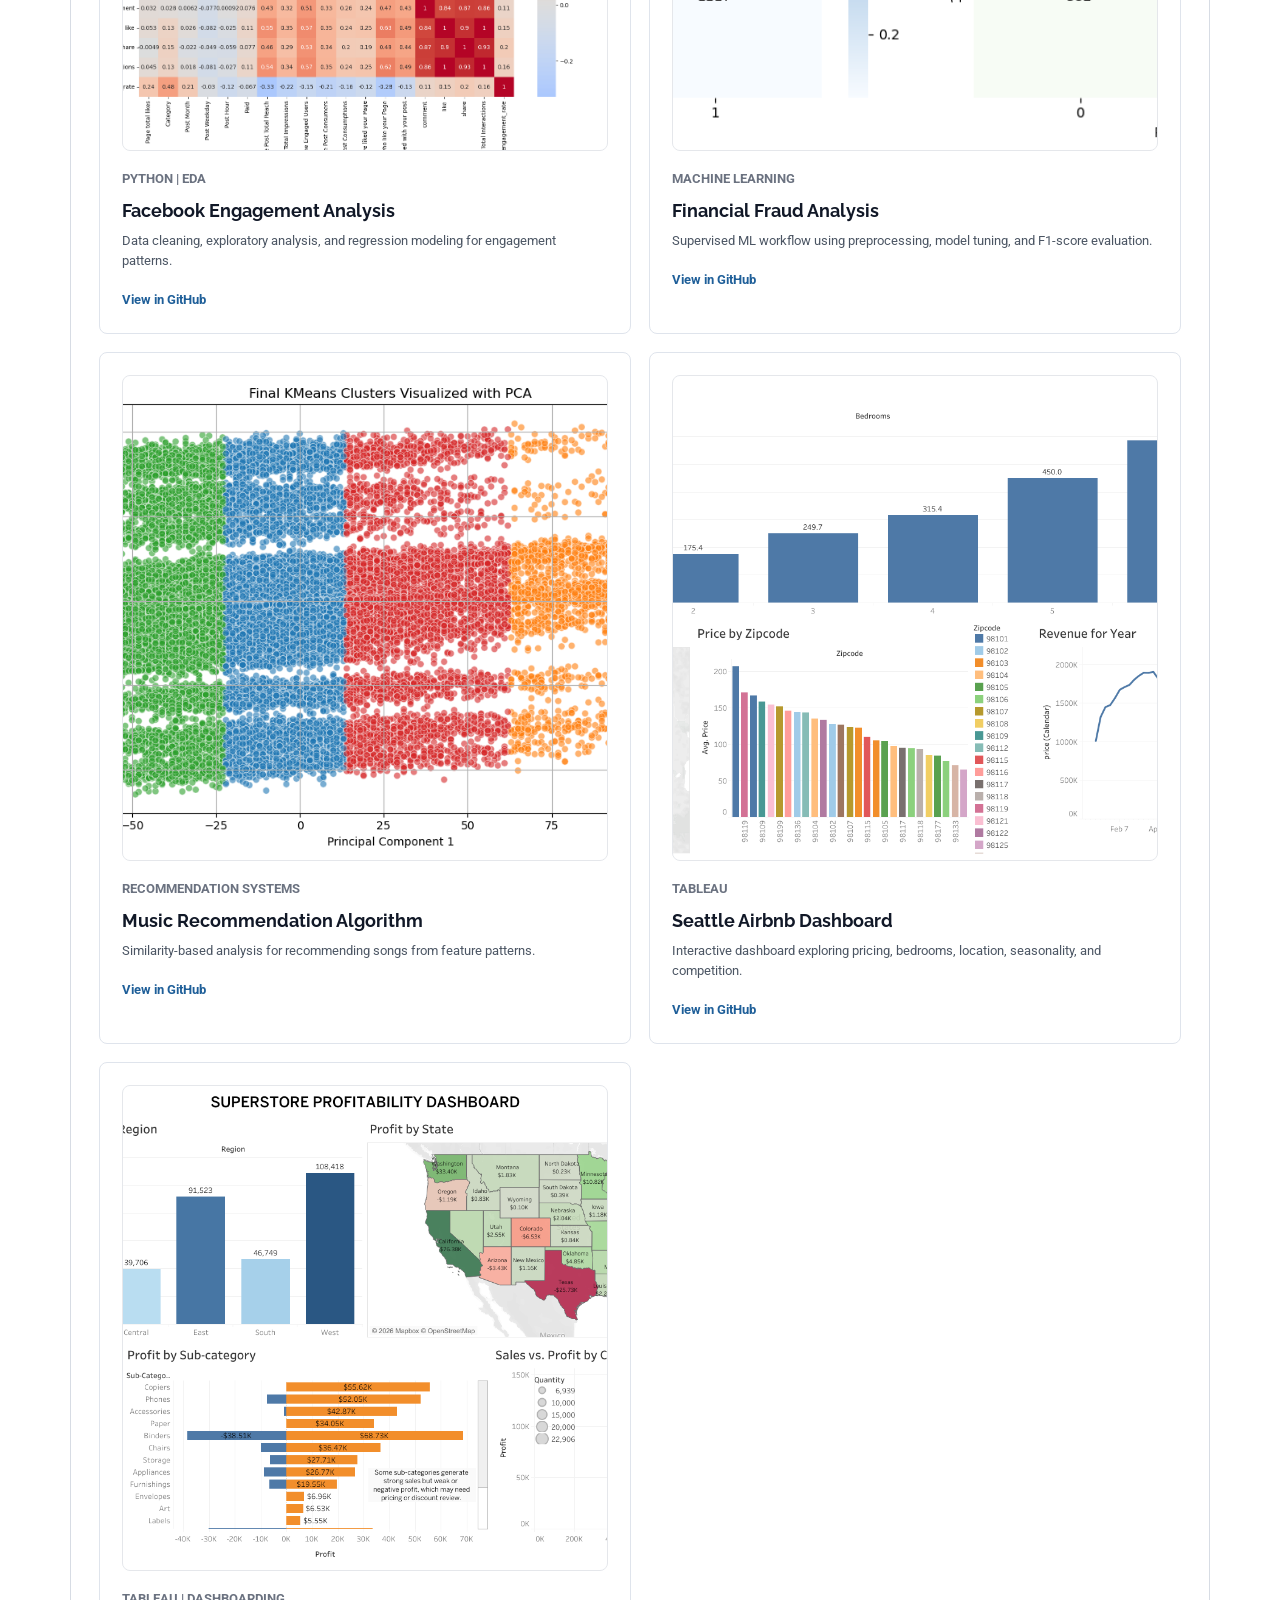
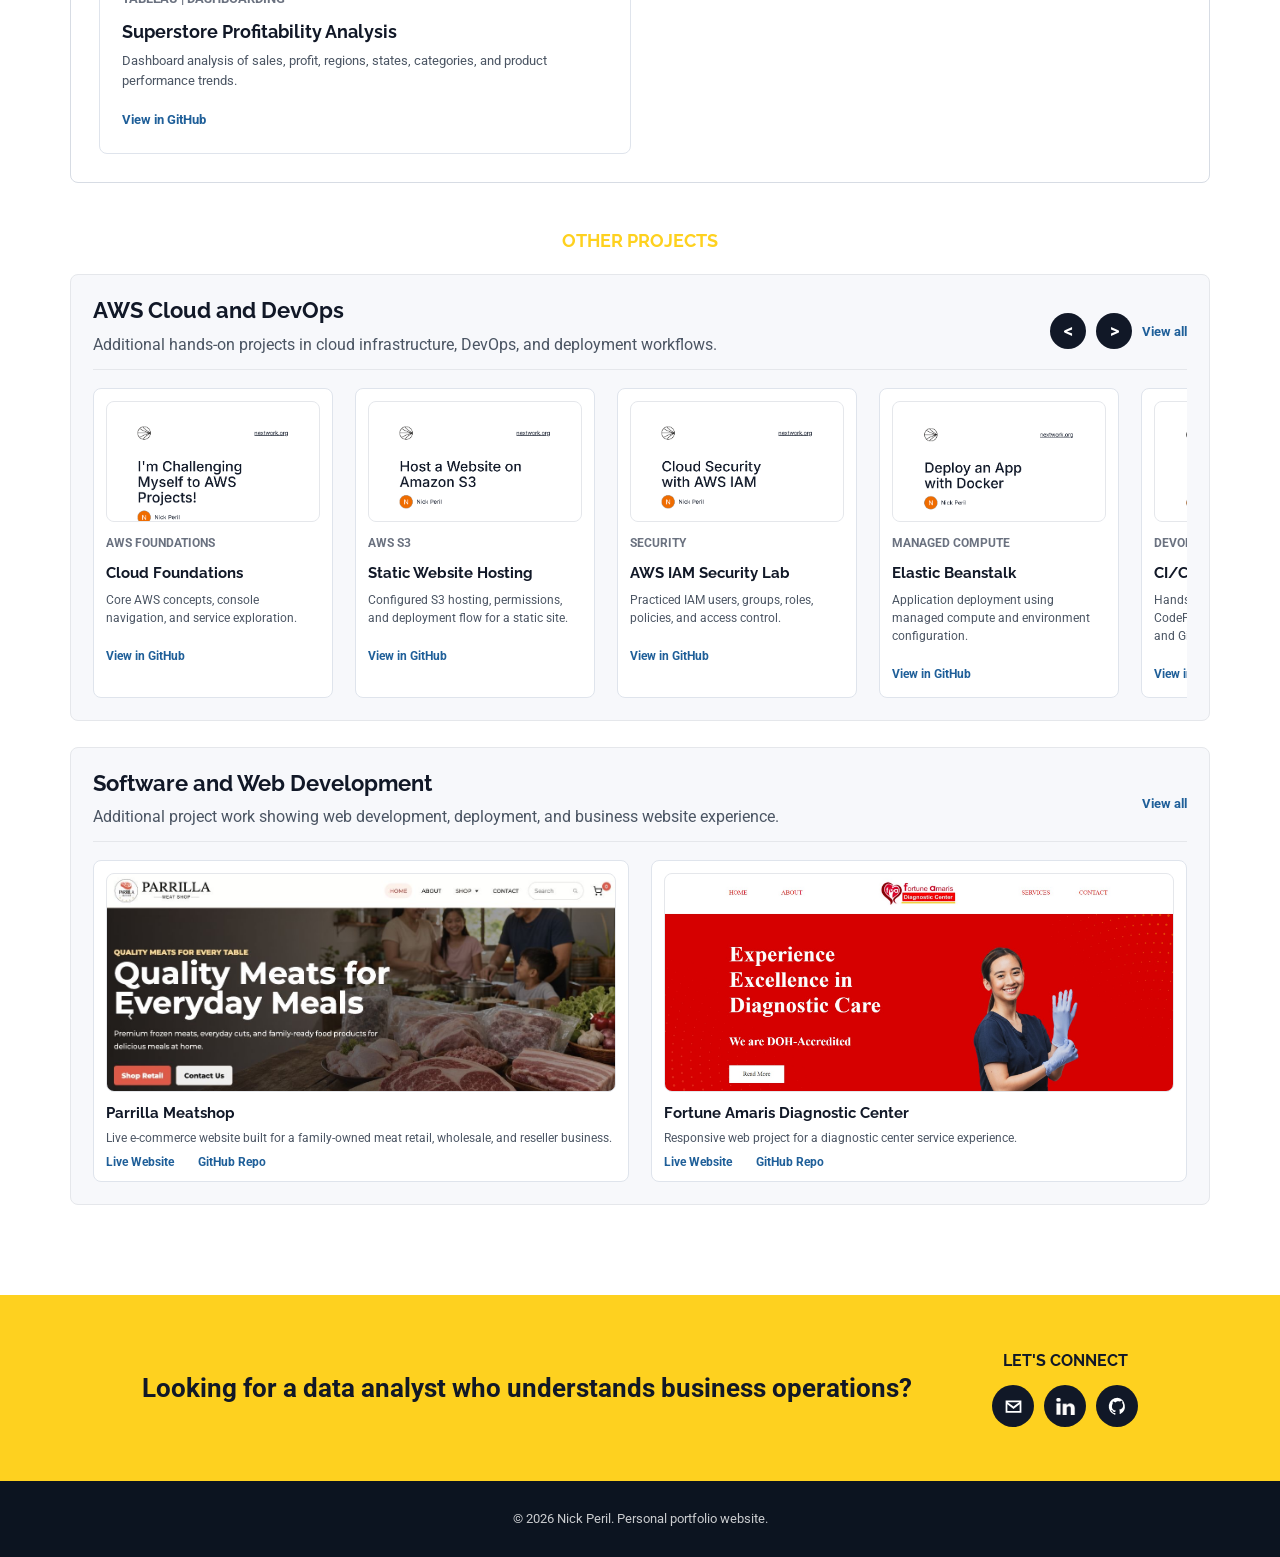
==== commit 29cd90bf: "Refine Web Development project cards" ====
--- a/index.html
+++ b/index.html
@@ -226,7 +226,7 @@
           </div>
           <div class="project-row" id="software-carousel">
             <article class="project-card image-card">
-              <img class="project-thumb" src="assets/project-thumbs/parrilla-meatshop-live-hero.jpg" alt="Parrilla Meat Shop live website hero preview" />
+              <img class="project-thumb" src="assets/project-thumbs/parrilla-meatshop-live-homepage.jpg" alt="Parrilla Meat Shop live website homepage preview" />
               <h4>Parrilla Meatshop</h4>
               <p>Live e-commerce website built for a family-owned meat retail, wholesale, and reseller business.</p>
               <div class="card-links">
@@ -238,7 +238,10 @@
               <img class="project-thumb" src="assets/project-thumbs/fortune-landing.jpg" alt="Fortune Amaris website preview" />
               <h4>Fortune Amaris Diagnostic Center</h4>
               <p>Responsive web project for a diagnostic center service experience.</p>
-              <a href="https://nicolous-peril.github.io/fortune-amaris/">Visit site</a>
+              <div class="card-links">
+                <a href="https://nicolous-peril.github.io/fortune-amaris/" target="_blank" rel="noopener noreferrer">Live Website</a>
+                <a href="https://github.com/nicolous-peril/fortune-amaris" target="_blank" rel="noopener noreferrer">GitHub Repo</a>
+              </div>
             </article>
           </div>
         </div>
--- a/css/style.css
+++ b/css/style.css
@@ -955,12 +955,22 @@
 }
 
 .card-links {
+  -webkit-box-align: center;
+      -ms-flex-align: center;
+          align-items: center;
   display: -webkit-box;
   display: -ms-flexbox;
   display: flex;
   -ms-flex-wrap: wrap;
       flex-wrap: wrap;
-  gap: 8px 16px;
+  gap: 10px 24px;
+}
+
+.card-links a {
+  display: -webkit-inline-box;
+  display: -ms-inline-flexbox;
+  display: inline-flex;
+  line-height: 1.2;
 }
 
 .event-feature {
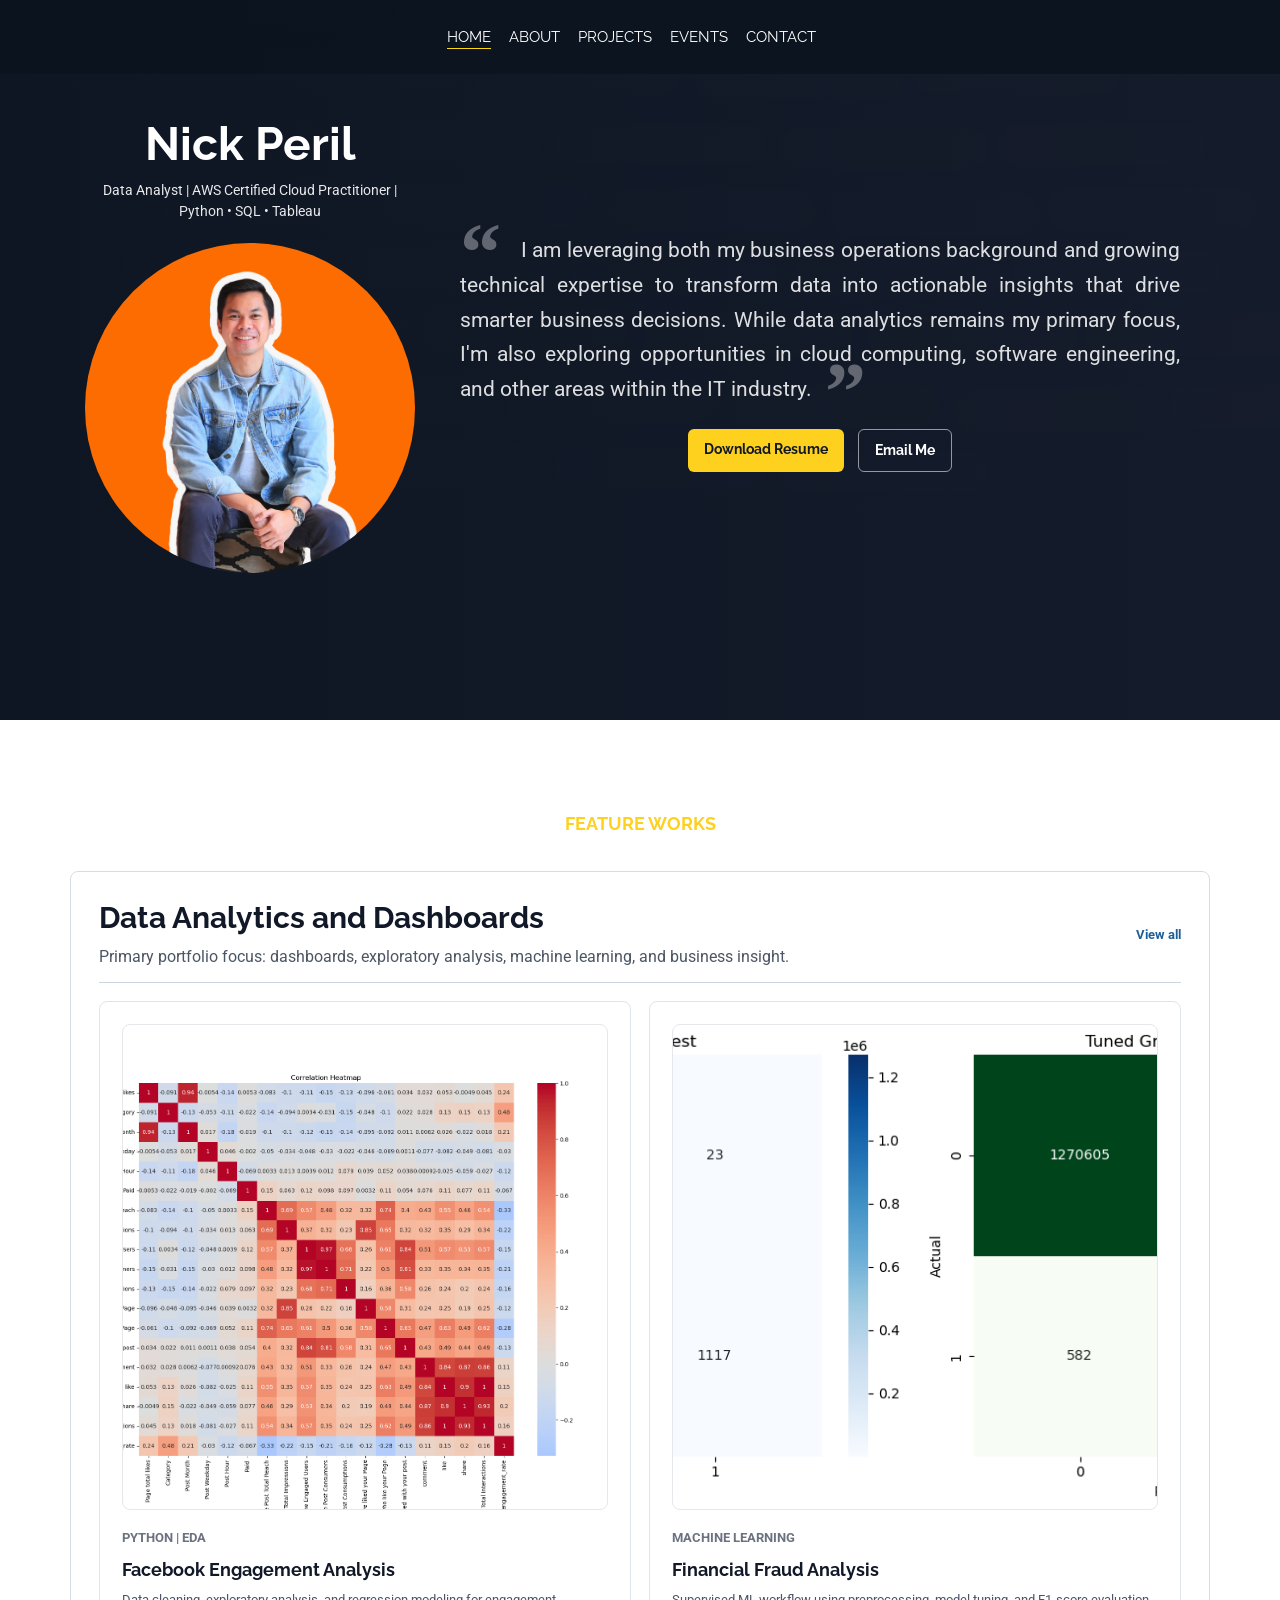
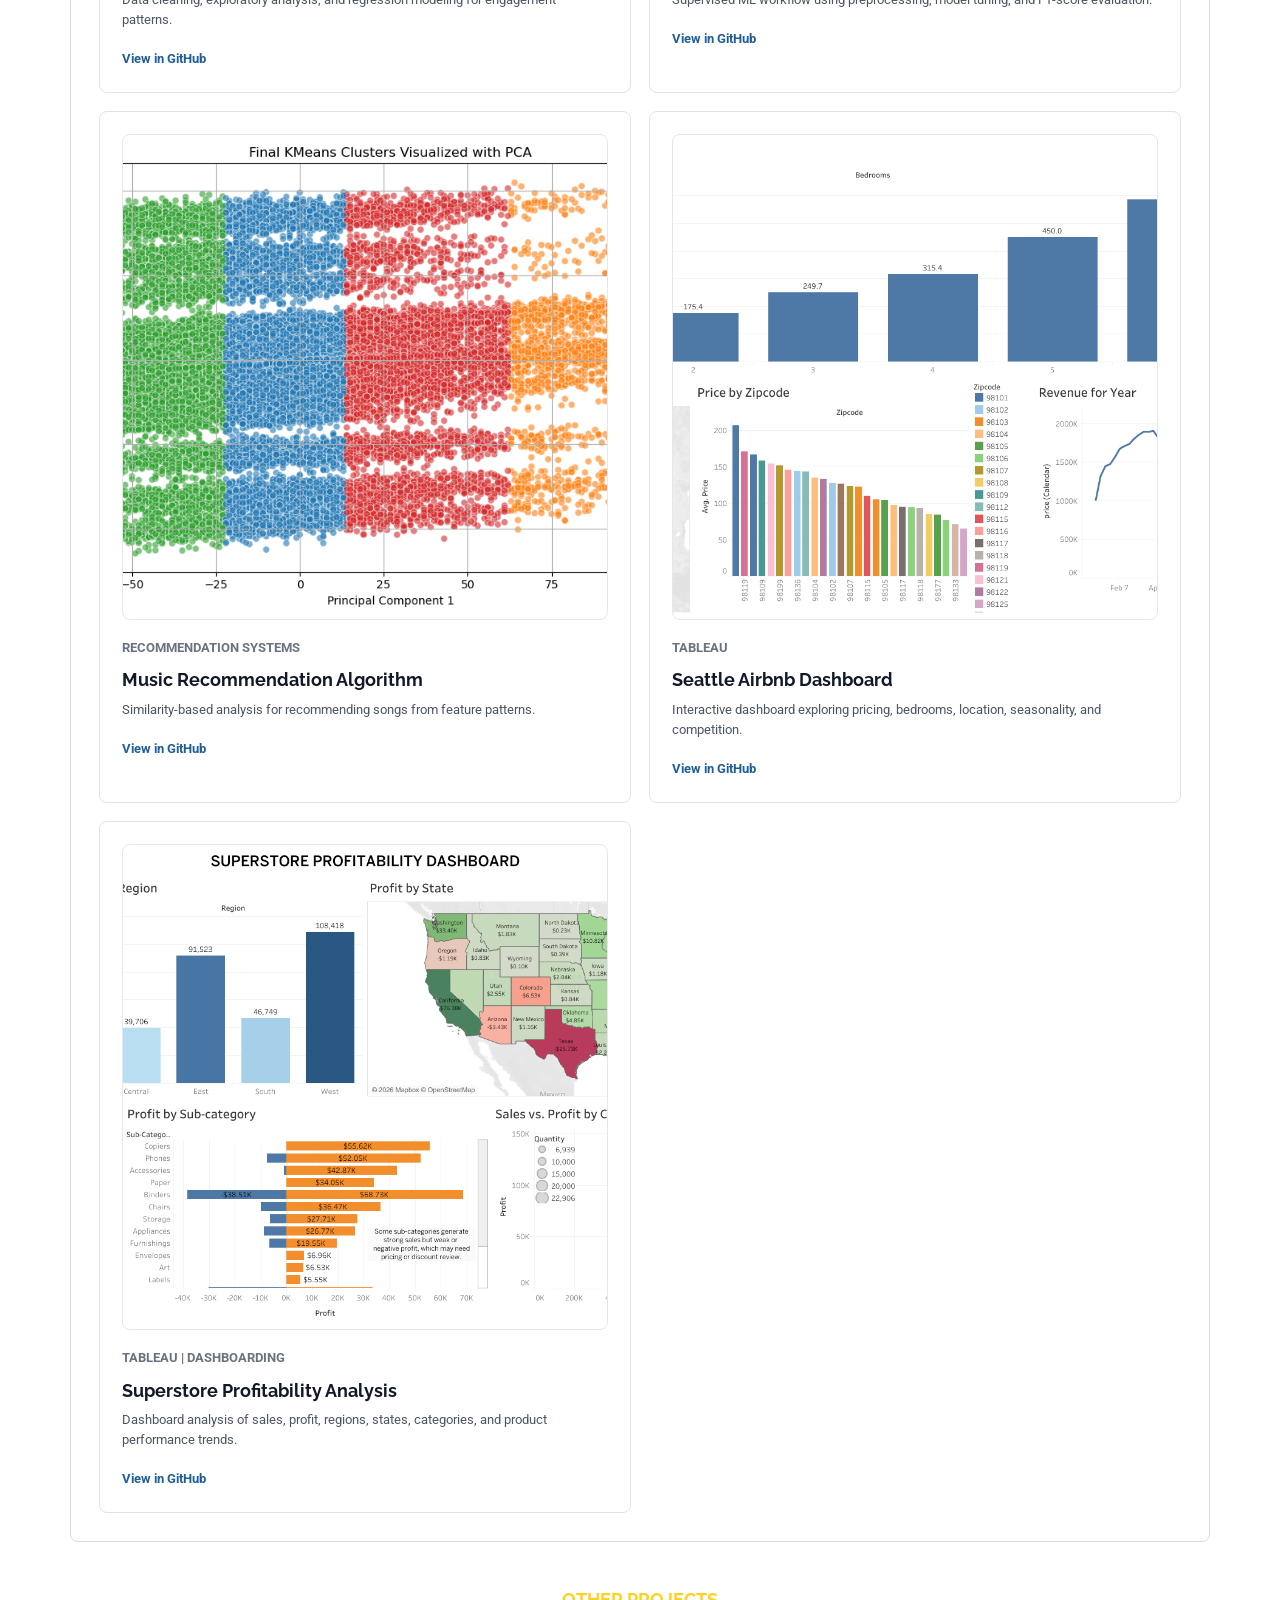
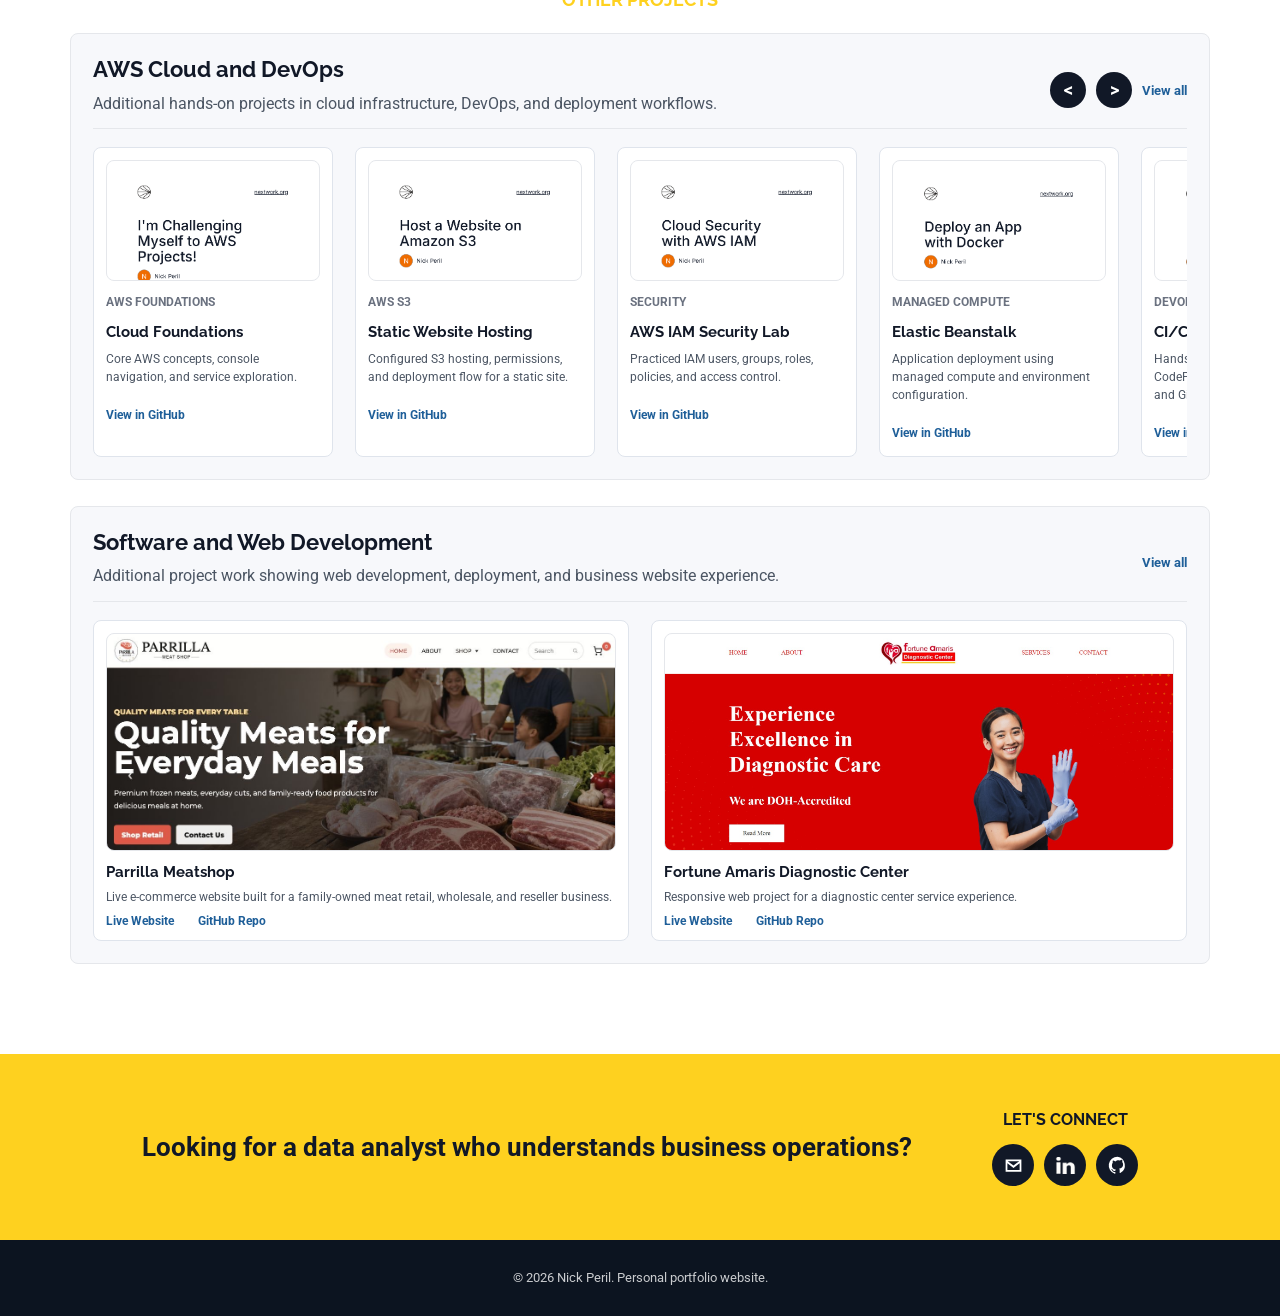
==== commit 31c730c0: "Remove informational portfolio sections" ====
--- a/index.html
+++ b/index.html
@@ -63,25 +63,6 @@
   </div>
 
   <main>
-    <section class="intro-band">
-      <div class="container">
-        <div class="row">
-          <div class="col-md-4">
-            <h2>Business Context</h2>
-            <p>Years in sales and operations taught me how decisions affect customers, revenue, inventory, and team execution.</p>
-          </div>
-          <div class="col-md-4">
-            <h2>Technical Growth</h2>
-            <p>I am translating that background into Python, SQL, Tableau, AWS, machine learning basics, and web development.</p>
-          </div>
-          <div class="col-md-4">
-            <h2>Data Analyst Goal</h2>
-            <p>My target is to help teams clean data, find patterns, build dashboards, and make better decisions with evidence.</p>
-          </div>
-        </div>
-      </div>
-    </section>
-
     <section class="showcase-section layout_padding">
       <div class="container">
         <div class="section-title">
--- a/css/style.css
+++ b/css/style.css
@@ -420,19 +420,11 @@
   max-width: 300px;
 }
 
-.intro-band {
-  background: #f7f8fb;
-  border-bottom: 1px solid #e5e7eb;
-  padding: 48px 0;
-}
-
-.intro-band h2,
 .section-title h2,
 .strand-heading h3,
 .project-card h3,
 .project-card h4,
 .story-section h2,
-.timeline-band h2,
 .contact-grid h2,
 .events-section h2,
 .event-grid h3,
@@ -443,10 +435,8 @@
   letter-spacing: 0;
 }
 
-.intro-band p,
 .project-card p,
 .story-section p,
-.timeline-band p,
 .contact-grid p,
 .events-section p {
   color: #4b5563;
@@ -694,8 +684,7 @@
 .project-row,
 .project-grid,
 .contact-grid,
-.event-grid,
-.timeline-band .container {
+.event-grid {
   display: grid;
   gap: 22px;
 }
@@ -725,7 +714,6 @@
 
 .project-card,
 .contact-grid article,
-.timeline-band article,
 .event-grid article {
   background: #ffffff;
   border: 1px solid #dfe4ec;
@@ -812,38 +800,6 @@
 .story-photo {
   aspect-ratio: 4 / 5;
   margin-bottom: 30px;
-}
-
-.timeline-band {
-  background: #111827;
-  padding: 58px 0;
-}
-
-.timeline-band .container {
-  grid-template-columns: repeat(4, minmax(0, 1fr));
-}
-
-.timeline-band article {
-  background: #ffffff;
-}
-
-.timeline-band span {
-  -webkit-box-align: center;
-      -ms-flex-align: center;
-          align-items: center;
-  background: #fed11f;
-  border-radius: 50%;
-  color: #111827;
-  display: -webkit-inline-box;
-  display: -ms-inline-flexbox;
-  display: inline-flex;
-  font-weight: 700;
-  height: 36px;
-  -webkit-box-pack: center;
-      -ms-flex-pack: center;
-          justify-content: center;
-  margin-bottom: 14px;
-  width: 36px;
 }
 
 .cta-band {
@@ -1138,7 +1094,6 @@
   }
 
   .project-grid,
-  .timeline-band .container,
   .contact-grid,
   .event-feature,
   .event-grid,
@@ -1265,7 +1220,6 @@
   }
 
   .project-grid,
-  .timeline-band .container,
   .contact-grid,
   .event-feature,
   .event-grid,
